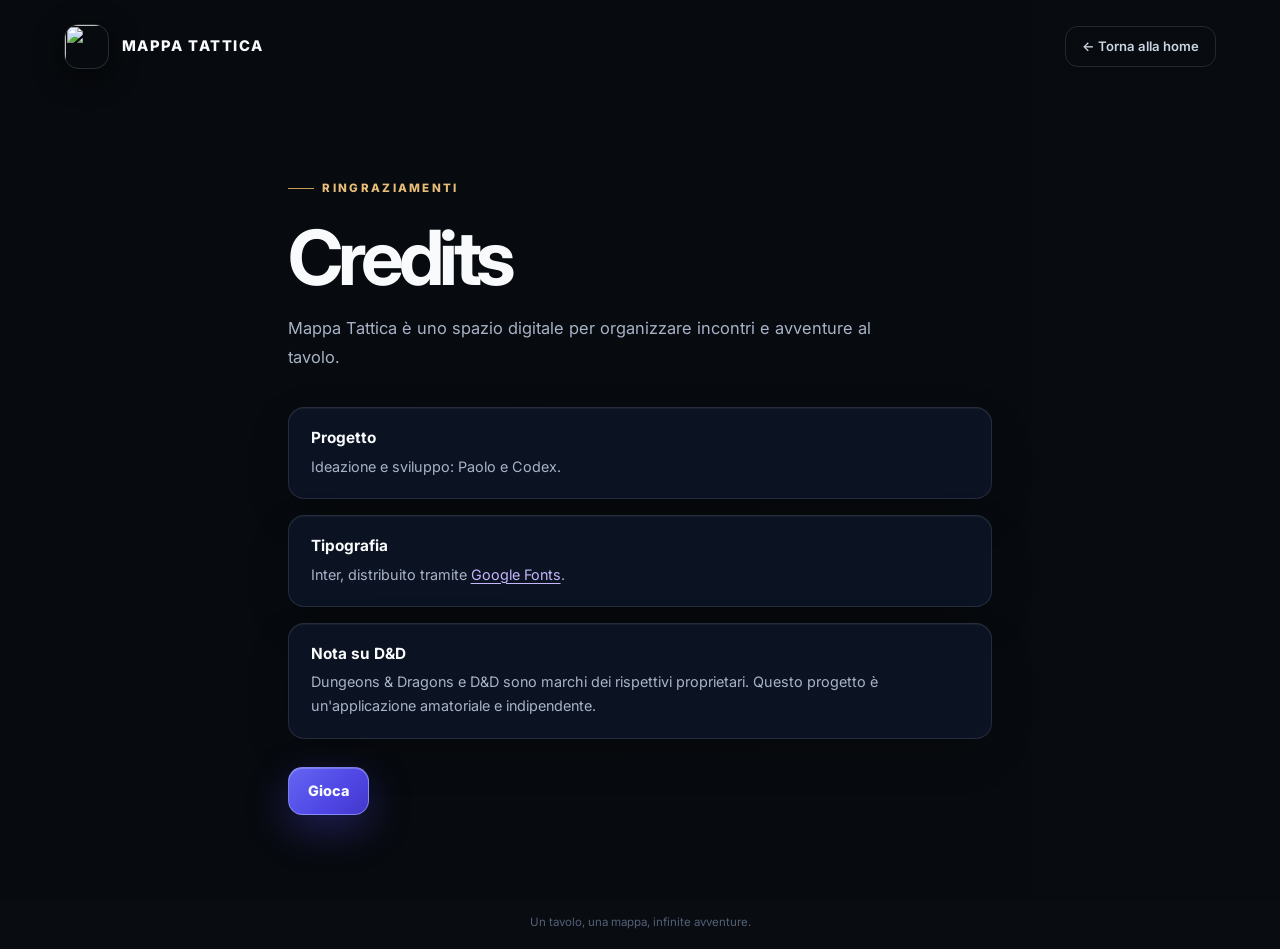
==== credits.html @ 3f3b3e91 "Aggiunge la pagina Credits" ====
<!doctype html>
<html lang="it">
<head>
    <meta charset="utf-8">
    <meta name="viewport" content="width=device-width, initial-scale=1">
    <meta name="theme-color" content="#080d19">
    <meta name="description" content="Credits della Mappa Tattica D&D.">
    <link rel="icon" type="image/jpeg" href="https://i.pinimg.com/736x/0a/ee/a0/0aeea062d5a14faf9921e96d3658ff60.jpg">
    <link rel="preconnect" href="https://fonts.googleapis.com">
    <link rel="preconnect" href="https://fonts.gstatic.com" crossorigin>
    <link href="https://fonts.googleapis.com/css2?family=Inter:wght@400;500;600;700;800&display=swap" rel="stylesheet">
    <title>Credits · Mappa Tattica D&amp;D</title>
    <style>
        :root { color-scheme: dark; font-family: Inter, system-ui, sans-serif; background: #090c11; color: #f8fafc; }
        * { box-sizing: border-box; }
        body { min-height: 100vh; margin: 0; background-color: #090c11; background-image: linear-gradient(90deg, rgba(7,10,14,.93), rgba(7,10,14,.7)), url("https://images.unsplash.com/photo-1651677584025-6c844f0bd65c?auto=format&fit=crop&fm=jpg&q=85&w=2400"); background-position: center; background-size: cover; background-attachment: fixed; }
        a { color: inherit; text-decoration: none; }
        .page { display: flex; min-height: 100vh; flex-direction: column; }
        header { display: flex; align-items: center; justify-content: space-between; gap: 1rem; padding: 1.5rem clamp(1.25rem, 5vw, 5rem); }
        .brand { display: inline-flex; align-items: center; gap: .8rem; font-size: .92rem; font-weight: 800; letter-spacing: .1em; }
        .brand img { width: 2.8rem; height: 2.8rem; border: 1px solid rgba(255,255,255,.15); border-radius: .9rem; object-fit: cover; box-shadow: 0 8px 28px #0008; }
        .back { padding: .7rem 1rem; border: 1px solid rgba(148,163,184,.2); border-radius: .8rem; color: #cbd5e1; font-size: .82rem; font-weight: 600; transition: border-color .2s, background .2s; }
        .back:hover { border-color: rgba(165,180,252,.5); background: rgba(99,102,241,.12); }
        main { display: grid; flex: 1; width: min(800px, 100%); margin: 0 auto; padding: clamp(2rem, 7vw, 5rem) clamp(1.25rem, 5vw, 3rem); }
        .eyebrow { display: inline-flex; align-items: center; gap: .55rem; color: #e7bd78; font-size: .72rem; font-weight: 800; letter-spacing: .2em; text-transform: uppercase; }
        .eyebrow::before { width: 1.6rem; height: 1px; background: #c99a52; content: ""; }
        h1 { margin: 1rem 0 .65rem; font-size: clamp(2.6rem, 7vw, 4.75rem); letter-spacing: -.065em; }
        .intro { max-width: 600px; margin: 0; color: #a8b3c7; font-size: 1.03rem; line-height: 1.75; }
        .credits { display: grid; gap: 1rem; margin-top: 2.25rem; }
        .credit { padding: 1.25rem 1.35rem; border: 1px solid rgba(148,163,184,.18); border-radius: 1rem; background: rgba(15,23,42,.72); box-shadow: inset 0 1px rgba(255,255,255,.05), 0 16px 44px rgba(0,0,0,.16); }
        .credit h2 { margin: 0 0 .45rem; color: #f8fafc; font-size: .96rem; }
        .credit p { margin: 0; color: #a8b3c7; font-size: .9rem; line-height: 1.65; }
        .credit a { color: #c4b5fd; text-decoration: underline; text-underline-offset: 3px; }
        .play { display: inline-flex; align-items: center; justify-content: center; width: fit-content; margin-top: 1.75rem; padding: .9rem 1.2rem; border: 1px solid rgba(199,210,254,.42); border-radius: .9rem; background: linear-gradient(135deg, #6366f1, #4f46e5 60%, #4338ca); box-shadow: 0 14px 40px rgba(79,70,229,.34), inset 0 1px rgba(255,255,255,.2); font-size: .9rem; font-weight: 800; transition: transform .18s, box-shadow .18s; }
        .play:hover { transform: translateY(-2px); box-shadow: 0 18px 48px rgba(79,70,229,.46), inset 0 1px rgba(255,255,255,.2); }
        footer { padding: 1.25rem; color: #526078; text-align: center; font-size: .72rem; }
        @media (max-width: 420px) { .brand { font-size: .75rem; } .brand img { width: 2.35rem; height: 2.35rem; } }
    </style>
</head>
<body>
    <div class="page">
        <header>
            <a class="brand" href="./index.html" aria-label="Mappa Tattica D&D, home">
                <img src="https://i.pinimg.com/736x/0a/ee/a0/0aeea062d5a14faf9921e96d3658ff60.jpg" alt="">
                <span>MAPPA TATTICA</span>
            </a>
            <a class="back" href="./index.html">← Torna alla home</a>
        </header>
        <main>
            <section aria-labelledby="credits-title">
                <div class="eyebrow">Ringraziamenti</div>
                <h1 id="credits-title">Credits</h1>
                <p class="intro">Mappa Tattica è uno spazio digitale per organizzare incontri e avventure al tavolo.</p>
                <div class="credits">
                    <article class="credit">
                        <h2>Progetto</h2>
                        <p>Ideazione e sviluppo: Paolo e Codex.</p>
                    </article>
                    <article class="credit">
                        <h2>Tipografia</h2>
                        <p>Inter, distribuito tramite <a href="https://fonts.google.com/specimen/Inter" target="_blank" rel="noreferrer">Google Fonts</a>.</p>
                    </article>
                    <article class="credit">
                        <h2>Nota su D&amp;D</h2>
                        <p>Dungeons &amp; Dragons e D&amp;D sono marchi dei rispettivi proprietari. Questo progetto è un'applicazione amatoriale e indipendente.</p>
                    </article>
                </div>
                <a class="play" href="./login.html?v=20261017-3">Gioca</a>
            </section>
        </main>
        <footer>Un tavolo, una mappa, infinite avventure.</footer>
    </div>
</body>
</html>
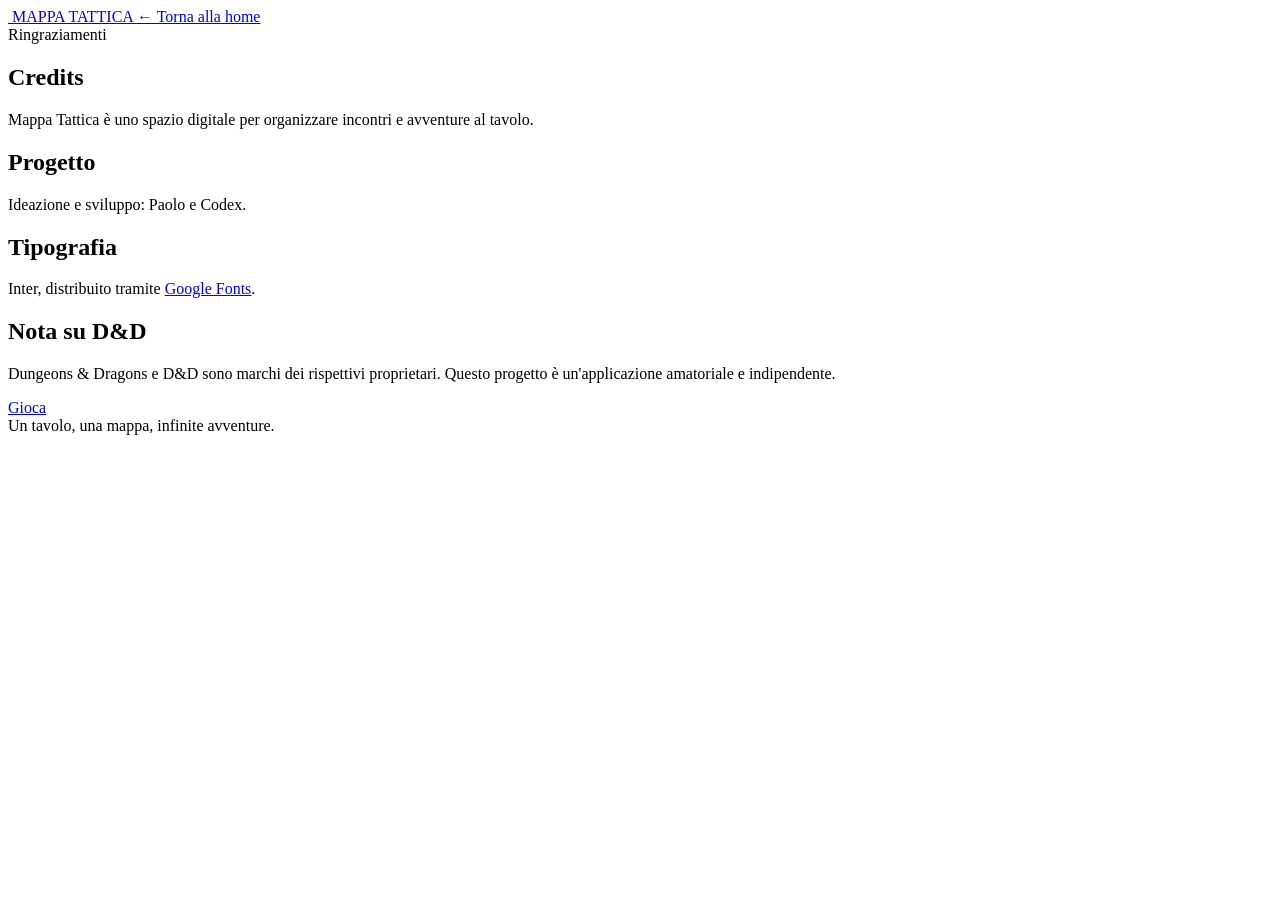
==== commit 44bcedf8: "Sposta gli stili condivisi in style.css" ====
--- a/credits.html
+++ b/credits.html
@@ -9,35 +9,10 @@
     <link rel="preconnect" href="https://fonts.googleapis.com">
     <link rel="preconnect" href="https://fonts.gstatic.com" crossorigin>
     <link href="https://fonts.googleapis.com/css2?family=Inter:wght@400;500;600;700;800&display=swap" rel="stylesheet">
+    <link rel="stylesheet" href="./style.css">
     <title>Credits · Mappa Tattica D&amp;D</title>
-    <style>
-        :root { color-scheme: dark; font-family: Inter, system-ui, sans-serif; background: #090c11; color: #f8fafc; }
-        * { box-sizing: border-box; }
-        body { min-height: 100vh; margin: 0; background-color: #090c11; background-image: linear-gradient(90deg, rgba(7,10,14,.93), rgba(7,10,14,.7)), url("https://images.unsplash.com/photo-1651677584025-6c844f0bd65c?auto=format&fit=crop&fm=jpg&q=85&w=2400"); background-position: center; background-size: cover; background-attachment: fixed; }
-        a { color: inherit; text-decoration: none; }
-        .page { display: flex; min-height: 100vh; flex-direction: column; }
-        header { display: flex; align-items: center; justify-content: space-between; gap: 1rem; padding: 1.5rem clamp(1.25rem, 5vw, 5rem); }
-        .brand { display: inline-flex; align-items: center; gap: .8rem; font-size: .92rem; font-weight: 800; letter-spacing: .1em; }
-        .brand img { width: 2.8rem; height: 2.8rem; border: 1px solid rgba(255,255,255,.15); border-radius: .9rem; object-fit: cover; box-shadow: 0 8px 28px #0008; }
-        .back { padding: .7rem 1rem; border: 1px solid rgba(148,163,184,.2); border-radius: .8rem; color: #cbd5e1; font-size: .82rem; font-weight: 600; transition: border-color .2s, background .2s; }
-        .back:hover { border-color: rgba(165,180,252,.5); background: rgba(99,102,241,.12); }
-        main { display: grid; flex: 1; width: min(800px, 100%); margin: 0 auto; padding: clamp(2rem, 7vw, 5rem) clamp(1.25rem, 5vw, 3rem); }
-        .eyebrow { display: inline-flex; align-items: center; gap: .55rem; color: #e7bd78; font-size: .72rem; font-weight: 800; letter-spacing: .2em; text-transform: uppercase; }
-        .eyebrow::before { width: 1.6rem; height: 1px; background: #c99a52; content: ""; }
-        h1 { margin: 1rem 0 .65rem; font-size: clamp(2.6rem, 7vw, 4.75rem); letter-spacing: -.065em; }
-        .intro { max-width: 600px; margin: 0; color: #a8b3c7; font-size: 1.03rem; line-height: 1.75; }
-        .credits { display: grid; gap: 1rem; margin-top: 2.25rem; }
-        .credit { padding: 1.25rem 1.35rem; border: 1px solid rgba(148,163,184,.18); border-radius: 1rem; background: rgba(15,23,42,.72); box-shadow: inset 0 1px rgba(255,255,255,.05), 0 16px 44px rgba(0,0,0,.16); }
-        .credit h2 { margin: 0 0 .45rem; color: #f8fafc; font-size: .96rem; }
-        .credit p { margin: 0; color: #a8b3c7; font-size: .9rem; line-height: 1.65; }
-        .credit a { color: #c4b5fd; text-decoration: underline; text-underline-offset: 3px; }
-        .play { display: inline-flex; align-items: center; justify-content: center; width: fit-content; margin-top: 1.75rem; padding: .9rem 1.2rem; border: 1px solid rgba(199,210,254,.42); border-radius: .9rem; background: linear-gradient(135deg, #6366f1, #4f46e5 60%, #4338ca); box-shadow: 0 14px 40px rgba(79,70,229,.34), inset 0 1px rgba(255,255,255,.2); font-size: .9rem; font-weight: 800; transition: transform .18s, box-shadow .18s; }
-        .play:hover { transform: translateY(-2px); box-shadow: 0 18px 48px rgba(79,70,229,.46), inset 0 1px rgba(255,255,255,.2); }
-        footer { padding: 1.25rem; color: #526078; text-align: center; font-size: .72rem; }
-        @media (max-width: 420px) { .brand { font-size: .75rem; } .brand img { width: 2.35rem; height: 2.35rem; } }
-    </style>
 </head>
-<body>
+<body class="credits-page">
     <div class="page">
         <header>
             <a class="brand" href="./index.html" aria-label="Mappa Tattica D&D, home">
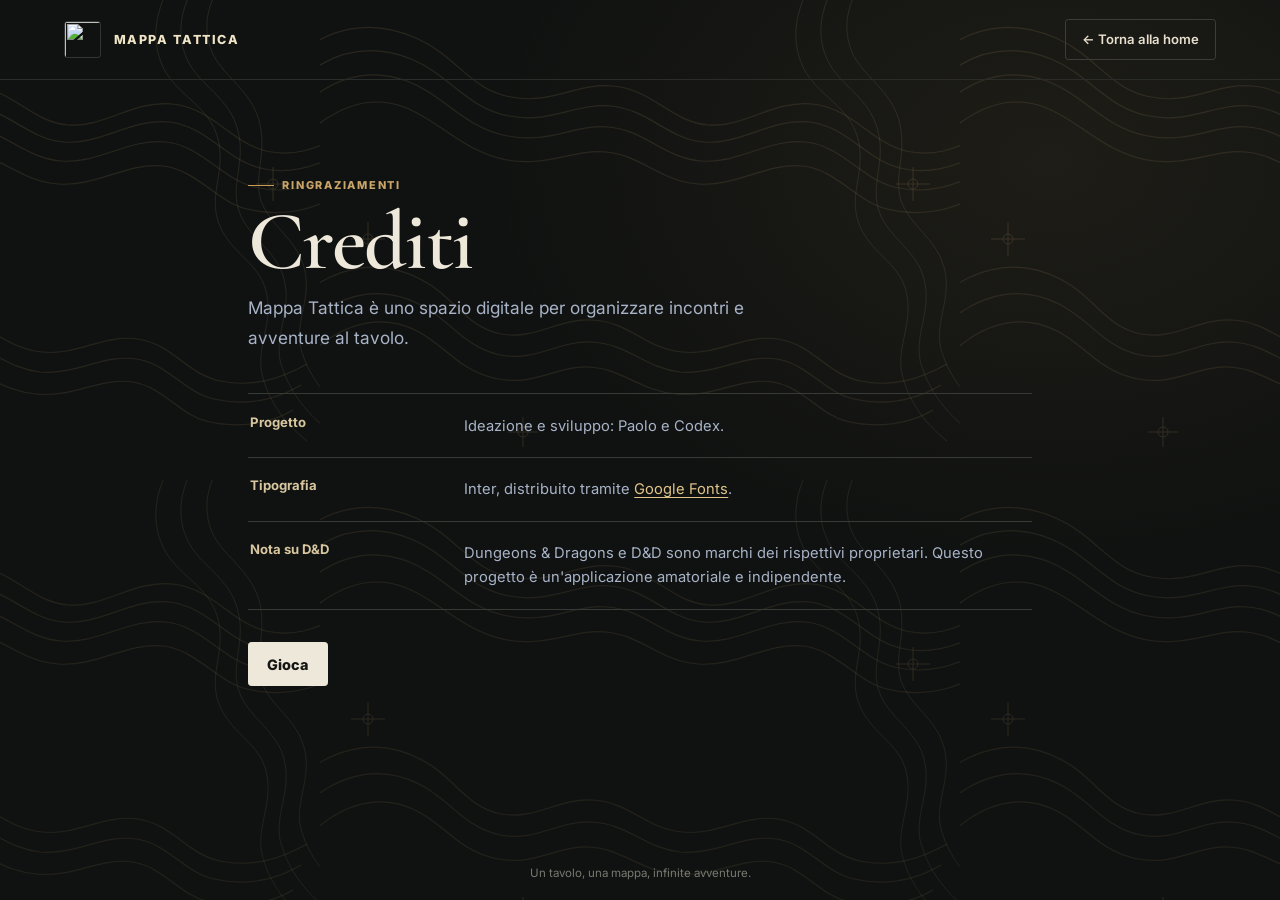
==== commit 07196a3d: "Restyle site pages and tabletop controls" ====
--- a/credits.html
+++ b/credits.html
@@ -8,8 +8,8 @@
     <link rel="icon" type="image/jpeg" href="https://i.pinimg.com/736x/0a/ee/a0/0aeea062d5a14faf9921e96d3658ff60.jpg">
     <link rel="preconnect" href="https://fonts.googleapis.com">
     <link rel="preconnect" href="https://fonts.gstatic.com" crossorigin>
-    <link href="https://fonts.googleapis.com/css2?family=Inter:wght@400;500;600;700;800&display=swap" rel="stylesheet">
-    <link rel="stylesheet" href="./style.css">
+    <link href="https://fonts.googleapis.com/css2?family=Cormorant+Garamond:wght@500;600;700&family=Inter:wght@400;500;600;700;800&display=swap" rel="stylesheet">
+    <link rel="stylesheet" href="./style.css?v=theme-5">
     <title>Credits · Mappa Tattica D&amp;D</title>
 </head>
 <body class="credits-page">
@@ -24,7 +24,7 @@
         <main>
             <section aria-labelledby="credits-title">
                 <div class="eyebrow">Ringraziamenti</div>
-                <h1 id="credits-title">Credits</h1>
+                <h1 id="credits-title">Crediti</h1>
                 <p class="intro">Mappa Tattica è uno spazio digitale per organizzare incontri e avventure al tavolo.</p>
                 <div class="credits">
                     <article class="credit">
--- a/style.css
+++ b/style.css
@@ -0,0 +1,1839 @@
+/*
+ * Stili condivisi di Mappa Tattica.
+ * Gli stili specifici delle singole pagine verranno raccolti qui gradualmente.
+ */
+
+:root {
+    color-scheme: dark;
+    font-family: Inter, system-ui, sans-serif;
+    background: #090c11;
+    color: #f8fafc;
+}
+
+* {
+    box-sizing: border-box;
+}
+
+html {
+    background: #090c11;
+}
+
+body {
+    margin: 0;
+}
+
+body.sessions-page {
+    background: radial-gradient(ellipse at 50% -18%, rgba(79, 70, 229, .17), transparent 55%), #080b12;
+}
+.sessions-page .session-card {
+    padding: 1.25rem;
+    border: 1px solid rgba(100, 116, 139, .32);
+    border-radius: 1rem;
+    background: linear-gradient(145deg, rgba(30, 41, 59, .82), rgba(15, 23, 42, .9));
+    box-shadow: 0 14px 36px rgba(0, 0, 0, .2), inset 0 1px rgba(255, 255, 255, .025);
+}
+.sessions-page .session-icon { display: grid; width: 2.5rem; height: 2.5rem; flex: none; place-items: center; border: 1px solid rgba(129, 140, 248, .28); border-radius: .8rem; background: rgba(79, 70, 229, .17); color: #c7d2fe; font-size: 1.25rem; }
+.sessions-page .session-icon-green { border-color: rgba(52, 211, 153, .24); background: rgba(16, 185, 129, .12); color: #a7f3d0; }
+.sessions-page .session-input { width: 100%; height: 2.9rem; padding: 0 .85rem; border: 1px solid rgba(71, 85, 105, .8); border-radius: .7rem; outline: none; background: rgba(2, 6, 23, .72); color: #f8fafc; font-size: .9rem; transition: border-color .15s, box-shadow .15s; }
+.sessions-page .session-input:focus { border-color: rgba(129, 140, 248, .8); box-shadow: 0 0 0 3px rgba(99, 102, 241, .14); }
+.sessions-page .session-primary, .sessions-page .session-secondary { width: 100%; min-height: 2.8rem; padding: .65rem .9rem; border-radius: .7rem; font-size: .84rem; font-weight: 700; transition: filter .15s, transform .15s; }
+.sessions-page .session-primary { border: 1px solid rgba(165, 180, 252, .35); background: linear-gradient(135deg, #6366f1, #4338ca); color: white; }
+.sessions-page .session-secondary { border: 1px solid rgba(52, 211, 153, .3); background: rgba(5, 150, 105, .17); color: #d1fae5; }
+.sessions-page .session-primary:hover, .sessions-page .session-secondary:hover { filter: brightness(1.12); }
+.sessions-page button:disabled { cursor: wait; opacity: .6; }
+.sessions-page .session-list-card { min-width: 0; padding: 1rem; border: 1px solid rgba(71, 85, 105, .62); border-radius: .9rem; background: rgba(15, 23, 42, .78); box-shadow: inset 0 1px rgba(255, 255, 255, .025); }
+.sessions-page .session-role { flex: none; padding: .3rem .5rem; border: 1px solid; border-radius: 999px; font-size: .58rem; font-weight: 800; letter-spacing: .1em; }
+.sessions-page .session-role-master { border-color: rgba(129, 140, 248, .35); background: rgba(79, 70, 229, .15); color: #c7d2fe; }
+.sessions-page .session-role-player { border-color: rgba(52, 211, 153, .3); background: rgba(5, 150, 105, .12); color: #a7f3d0; }
+.sessions-page .session-role-viewer { border-color: rgba(56, 189, 248, .3); background: rgba(2, 132, 199, .12); color: #bae6fd; }
+.sessions-page .session-open-button { width: 100%; min-height: 2.7rem; margin-top: 1rem; border: 1px solid rgba(100, 116, 139, .5); border-radius: .7rem; background: rgba(30, 41, 59, .75); color: #e2e8f0; font-size: .8rem; font-weight: 700; transition: background .15s, border-color .15s; }
+.sessions-page .session-open-button:hover { border-color: rgba(129, 140, 248, .5); background: rgba(79, 70, 229, .18); }
+.sessions-page .session-empty { grid-column: 1 / -1; padding: 1.4rem; border: 1px dashed rgba(71, 85, 105, .65); border-radius: .9rem; color: #94a3b8; text-align: center; font-size: .84rem; line-height: 1.5; }
+
+a {
+    color: inherit;
+}
+
+/* Home */
+body.home-page {
+    min-height: 100vh;
+    min-height: 100svh;
+    overflow-x: hidden;
+    background-color: #090c11;
+    background-image: linear-gradient(90deg, rgba(7,10,14,.94) 0%, rgba(7,10,14,.82) 46%, rgba(7,10,14,.55) 100%), linear-gradient(0deg, rgba(7,10,14,.66), transparent 45%), url("https://images.unsplash.com/photo-1651677584025-6c844f0bd65c?auto=format&fit=crop&fm=jpg&q=85&w=2400");
+    background-position: center, center, center 53%;
+    background-size: cover;
+    background-attachment: scroll;
+    color: #f6f2e9;
+}
+
+body.home-page::before {
+    position: fixed;
+    inset: 0;
+    z-index: 0;
+    pointer-events: none;
+    content: "";
+    opacity: .18;
+    background-image: repeating-radial-gradient(ellipse at 20% 35%, transparent 0 34px, rgba(214,178,112,.22) 35px 36px, transparent 37px 67px), repeating-radial-gradient(ellipse at 82% 74%, transparent 0 42px, rgba(214,178,112,.16) 43px 44px, transparent 45px 78px), linear-gradient(115deg, rgba(3,7,9,.15), rgba(3,7,9,.76));
+    background-size: 620px 480px, 760px 620px, cover;
+    mask-image: linear-gradient(90deg, #000, transparent 94%);
+}
+
+.home-page .page { position: relative; z-index: 1; display: flex; min-height: 100vh; min-height: 100svh; flex-direction: column; }
+.home-page header { display: flex; align-items: center; justify-content: space-between; gap: 1rem; width: min(1440px, 100%); margin: 0 auto; padding: 1.25rem clamp(1.25rem, 5vw, 5rem); }
+.home-page .brand { display: inline-flex; align-items: center; gap: .8rem; font-size: .92rem; font-weight: 800; letter-spacing: .1em; text-decoration: none; }
+.home-page .brand img { width: 2.8rem; height: 2.8rem; border: 1px solid rgba(255,255,255,.15); border-radius: .9rem; object-fit: cover; box-shadow: 0 8px 28px #0008; }
+.home-page .header-link { min-height: 2.75rem; display: inline-flex; align-items: center; justify-content: center; padding: .65rem 1rem; border: 1px solid rgba(226,213,185,.34); border-radius: .6rem; color: #e8dfce; font-size: .82rem; font-weight: 600; transition: border-color .2s, background .2s, color .2s; text-decoration: none; }
+.home-page .header-link:hover { border-color: #d5aa65; background: rgba(213,170,101,.1); color: #fff; }
+.home-page main { display: grid; flex: 1; grid-template-columns: minmax(0, 1.05fr) minmax(280px, .95fr); align-items: center; gap: clamp(2rem, 6vw, 6rem); width: min(1320px, 100%); margin: 0 auto; padding: 2.25rem clamp(1.25rem, 5vw, 5rem) 3.5rem; }
+.home-page .copy { max-width: 640px; }
+.home-page .eyebrow { display: inline-flex; align-items: center; gap: .55rem; color: #e7bd78; font-size: .72rem; font-weight: 800; letter-spacing: .2em; text-transform: uppercase; }
+.home-page .eyebrow::before { width: 1.6rem; height: 1px; background: #c99a52; content: ""; }
+.home-page h1 { margin: 1rem 0 .85rem; font-family: "Cormorant Garamond", Georgia, serif; font-size: clamp(3.6rem, 7.5vw, 6.5rem); font-weight: 600; line-height: .9; letter-spacing: -.025em; }
+.home-page h1 span { display: block; color: #dfb66f; }
+.home-page .intro { max-width: 510px; margin: 0; color: #d0c9ba; font-size: clamp(1rem, 1.6vw, 1.12rem); line-height: 1.75; }
+.home-page .actions { display: flex; flex-wrap: wrap; align-items: center; gap: 1rem; margin-top: 1.75rem; }
+.home-page .play { display: inline-flex; align-items: center; justify-content: center; gap: .75rem; min-width: 190px; min-height: 3.5rem; padding: .9rem 1.35rem; border: 1px solid #e5c583; border-radius: .65rem; background: #d2a65f; color: #17130d; box-shadow: 0 10px 28px rgba(0,0,0,.28); font-size: 1rem; font-weight: 800; text-decoration: none; transition: transform .18s, background-color .18s, box-shadow .18s; }
+.home-page .play:hover { transform: translateY(-2px); background: #e0b873; box-shadow: 0 14px 34px rgba(0,0,0,.34); }
+.home-page .play svg { width: 1.15rem; height: 1.15rem; }
+.home-page .play:focus-visible, .home-page .header-link:focus-visible { outline: 3px solid #f4d99e; outline-offset: 4px; }
+.home-page .hint { color: #d0c9ba; font-size: .78rem; }
+.home-page .art { position: relative; display: grid; min-height: 420px; place-items: center; }
+.home-page .glow { position: absolute; width: min(31rem, 80vw); aspect-ratio: 1; border-radius: 50%; background: radial-gradient(circle, rgba(186,135,65,.18), rgba(30,41,59,.05) 52%, transparent 70%); filter: blur(6px); }
+.home-page .map-card { position: relative; width: min(460px, 100%); aspect-ratio: 1.12; overflow: hidden; transform: rotate(-2deg); border: 1px solid rgba(213,170,101,.4); border-radius: 1rem; background: #18202a; box-shadow: 0 28px 70px rgba(0,0,0,.48); }
+.home-page .map-grid { position: absolute; inset: 0; background-image: linear-gradient(rgba(148,163,184,.16) 1px, transparent 1px), linear-gradient(90deg, rgba(148,163,184,.16) 1px, transparent 1px); background-size: 38px 38px; mask-image: radial-gradient(ellipse, #000 25%, transparent 78%); }
+.home-page .map-river { position: absolute; top: 20%; left: 37%; width: 45%; height: 95%; transform: rotate(34deg); border: 25px solid transparent; border-left-color: rgba(56,189,248,.17); border-radius: 46%; filter: blur(2px); }
+.home-page .pin { position: absolute; display: grid; width: 3.2rem; height: 3.2rem; place-items: center; border: 2px solid rgba(255,255,255,.88); border-radius: 50%; background: #b83a4b; color: white; box-shadow: 0 8px 25px #020617a6; }
+.home-page .pin svg { width: 1.25rem; height: 1.25rem; fill: none; stroke: currentColor; stroke-width: 1.65; stroke-linecap: round; stroke-linejoin: round; }
+.home-page .pin.one { top: 28%; left: 27%; }
+.home-page .pin.two { top: 48%; left: 58%; background: #19805d; }
+.home-page .pin.three { top: 67%; left: 37%; width: 2.6rem; height: 2.6rem; background: #a66d21; }
+.home-page .map-label { position: absolute; right: 1.4rem; bottom: 1.3rem; padding: .55rem .75rem; border: 1px solid rgba(148,163,184,.18); border-radius: .7rem; background: rgba(2,6,23,.68); color: #cbd5e1; font-size: .67rem; font-weight: 700; letter-spacing: .14em; text-transform: uppercase; }
+.home-page footer { padding: 1.25rem; color: #b0a794; text-align: center; font-size: .72rem; }
+
+@media (max-width: 800px) {
+    .home-page main { grid-template-columns: 1fr; gap: .5rem; padding-top: clamp(2rem, 7vh, 4rem); padding-bottom: 1.75rem; }
+    .home-page .copy { max-width: 720px; }
+    .home-page .art { min-height: clamp(240px, 45vw, 360px); }
+    .home-page .map-card { width: min(390px, 82vw); }
+}
+
+@media (max-width: 420px) {
+    .home-page header { padding-top: max(.8rem, env(safe-area-inset-top)); }
+    .home-page .brand { gap: .55rem; font-size: .7rem; letter-spacing: .07em; }
+    .home-page .brand img { width: 2.35rem; height: 2.35rem; }
+    .home-page .header-link { min-height: 2.55rem; padding: .55rem .7rem; font-size: .72rem; }
+    .home-page main { padding-top: 1.5rem; }
+    .home-page h1 { font-size: clamp(3.25rem, 16vw, 4.5rem); }
+    .home-page .actions { align-items: stretch; flex-direction: column; gap: .75rem; }
+    .home-page .play { width: 100%; }
+    .home-page .art { min-height: 230px; }
+    .home-page .map-card { width: min(330px, 84vw); }
+    .home-page footer { padding-bottom: max(1rem, env(safe-area-inset-bottom)); }
+}
+
+@media (max-height: 700px) and (min-width: 801px) {
+    .home-page main { padding-top: 1rem; padding-bottom: 1.5rem; }
+    .home-page .art { min-height: 340px; }
+    .home-page .map-card { width: min(370px, 38vw); }
+}
+
+@media (prefers-reduced-motion: reduce) {
+    .home-page *, .home-page *::before, .home-page *::after { scroll-behavior: auto !important; transition-duration: .01ms !important; }
+}
+
+/* Credits */
+body.credits-page {
+    min-height: 100vh;
+    background-color: #090c11;
+    background-image: linear-gradient(90deg, rgba(7,10,14,.93), rgba(7,10,14,.7)), url("https://images.unsplash.com/photo-1651677584025-6c844f0bd65c?auto=format&fit=crop&fm=jpg&q=85&w=2400");
+    background-position: center;
+    background-size: cover;
+    background-attachment: fixed;
+}
+
+.credits-page .page { display: flex; min-height: 100vh; flex-direction: column; }
+.credits-page header { display: flex; align-items: center; justify-content: space-between; gap: 1rem; padding: 1.5rem clamp(1.25rem, 5vw, 5rem); }
+.credits-page .brand { display: inline-flex; align-items: center; gap: .8rem; font-size: .92rem; font-weight: 800; letter-spacing: .1em; text-decoration: none; }
+.credits-page .brand img { width: 2.8rem; height: 2.8rem; border: 1px solid rgba(255,255,255,.15); border-radius: .9rem; object-fit: cover; box-shadow: 0 8px 28px #0008; }
+.credits-page .back { padding: .7rem 1rem; border: 1px solid rgba(148,163,184,.2); border-radius: .8rem; color: #cbd5e1; font-size: .82rem; font-weight: 600; text-decoration: none; transition: border-color .2s, background .2s; }
+.credits-page .back:hover { border-color: rgba(165,180,252,.5); background: rgba(99,102,241,.12); }
+.credits-page main { display: grid; flex: 1; width: min(800px, 100%); margin: 0 auto; padding: clamp(2rem, 7vw, 5rem) clamp(1.25rem, 5vw, 3rem); }
+.credits-page .eyebrow { display: inline-flex; align-items: center; gap: .55rem; color: #e7bd78; font-size: .72rem; font-weight: 800; letter-spacing: .2em; text-transform: uppercase; }
+.credits-page .eyebrow::before { width: 1.6rem; height: 1px; background: #c99a52; content: ""; }
+.credits-page h1 { margin: 1rem 0 .65rem; font-size: clamp(2.6rem, 7vw, 4.75rem); letter-spacing: -.065em; }
+.credits-page .intro { max-width: 600px; margin: 0; color: #a8b3c7; font-size: 1.03rem; line-height: 1.75; }
+.credits-page .credits { display: grid; gap: 1rem; margin-top: 2.25rem; }
+.credits-page .credit { padding: 1.25rem 1.35rem; border: 1px solid rgba(148,163,184,.18); border-radius: 1rem; background: rgba(15,23,42,.72); box-shadow: inset 0 1px rgba(255,255,255,.05), 0 16px 44px rgba(0,0,0,.16); }
+.credits-page .credit h2 { margin: 0 0 .45rem; color: #f8fafc; font-size: .96rem; }
+.credits-page .credit p { margin: 0; color: #a8b3c7; font-size: .9rem; line-height: 1.65; }
+.credits-page .credit a { color: #c4b5fd; text-decoration: underline; text-underline-offset: 3px; }
+.credits-page .play { display: inline-flex; align-items: center; justify-content: center; width: fit-content; margin-top: 1.75rem; padding: .9rem 1.2rem; border: 1px solid rgba(199,210,254,.42); border-radius: .9rem; background: linear-gradient(135deg, #6366f1, #4f46e5 60%, #4338ca); box-shadow: 0 14px 40px rgba(79,70,229,.34), inset 0 1px rgba(255,255,255,.2); font-size: .9rem; font-weight: 800; text-decoration: none; transition: transform .18s, box-shadow .18s; }
+.credits-page .play:hover { transform: translateY(-2px); box-shadow: 0 18px 48px rgba(79,70,229,.46), inset 0 1px rgba(255,255,255,.2); }
+.credits-page footer { padding: 1.25rem; color: #526078; text-align: center; font-size: .72rem; }
+
+@media (max-width: 420px) {
+    .credits-page .brand { font-size: .75rem; }
+    .credits-page .brand img { width: 2.35rem; height: 2.35rem; }
+}
+
+/* Login */
+@scope (body.login-page) {
+* { box-sizing: border-box; }
+        :scope {
+            margin: 0;
+            min-height: 100vh;
+            min-height: 100dvh;
+            font-family: Inter, sans-serif;
+            color: #e2e8f0;
+            background-color: #020617;
+            background-image:
+                linear-gradient(180deg, rgba(2, 6, 23, .58), rgba(2, 6, 23, .78)),
+                radial-gradient(ellipse at 50% -15%, rgba(79, 70, 229, .22), transparent 58%),
+                url("https://media.istockphoto.com/id/1498453935/it/vettoriale/modello-marrone-senza-cuciture-di-dadi-d4-d6-d8-d10-d12-e-d20-per-giochi-da-tavolo.jpg?s=612x612&w=0&k=20&c=biA7bkrpklUH7ETql4KK5WFTy0ZltisCflrrnBlbQfc=");
+            background-position: center, center, top left;
+            background-size: cover, cover, 420px 420px;
+            background-repeat: no-repeat, no-repeat, repeat;
+        }
+        input { font-size: 16px; }
+        @media (prefers-reduced-motion: reduce) { *, *::before, *::after { animation-duration: .01ms !important; transition-duration: .01ms !important; } }
+}
+
+/* Master */
+@scope (body.master-page) {
+:scope {
+            --cell-size: 50px;
+        }
+        
+        :scope {
+            font-family: 'Inter', sans-serif;
+            background-color: #0f172a;
+            color: #e2e8f0;
+            margin: 0;
+            overflow: hidden;
+            user-select: none;
+        }
+
+        :scope.auth-checking { visibility: visible; }
+        #auth-loading {
+            position: fixed;
+            inset: 0;
+            z-index: 9999;
+            display: flex;
+            align-items: center;
+            justify-content: center;
+            background: #0f172a;
+            color: #cbd5e1;
+            font: 500 14px Inter, sans-serif;
+        }
+        :scope:not(.auth-checking) #auth-loading { display: none; }
+        :scope.player-mode #map-controls > section:not(:first-child),
+        :scope.player-mode #map-controls > youtube-music,
+        :scope.player-mode #map-controls > div:last-child { display: none !important; }
+        :scope.player-mode #enemy-token-section { display: none !important; }
+        :scope.player-mode #map-controls { gap: 1rem; }
+        :scope.player-mode #map-sidebar-header h1::after { content: ' · Player'; color: #6ee7b7; font-size: .7rem; }
+        :scope.viewer-mode #map-sidebar { display: none !important; }
+        :scope.viewer-mode #btn-open-menu,
+        :scope.viewer-mode #btn-open-dice,
+        :scope.viewer-mode #btn-open-ai,
+        :scope.viewer-mode #dice-dialog-backdrop,
+        :scope.viewer-mode #ai-assistant-backdrop,
+        :scope.viewer-mode #dice-roll-overlay { display: none !important; }
+        :scope.viewer-mode .token { pointer-events: none; cursor: default; }
+        :scope:not(.viewer-mode) .viewer-exit { display: none; }
+        .viewer-exit {
+            position: absolute;
+            z-index: 30;
+            top: max(1rem, env(safe-area-inset-top));
+            right: max(1rem, env(safe-area-inset-right));
+            border: 1px solid rgba(148, 163, 184, .35);
+            border-radius: 999px;
+            background: rgba(15, 23, 42, .88);
+            padding: .55rem .9rem;
+            color: #e2e8f0;
+            font: 600 .75rem Inter, sans-serif;
+            box-shadow: 0 8px 24px rgba(0, 0, 0, .3);
+            backdrop-filter: blur(8px);
+        }
+        .viewer-exit:hover { background: rgba(30, 41, 59, .96); }
+
+        /* Use the visible mobile viewport when browser chrome expands or collapses. */
+        @supports (height: 100dvh) {
+            :scope.h-screen { height: 100dvh; }
+        }
+
+        ::-webkit-scrollbar { width: 6px; height: 6px; }
+        ::-webkit-scrollbar-track { background: #1e293b; }
+        ::-webkit-scrollbar-thumb { background: #475569; border-radius: 3px; }
+        ::-webkit-scrollbar-thumb:hover { background: #64748b; }
+
+        .grid-pattern {
+            background-size: var(--cell-size) var(--cell-size);
+            background-image: 
+                linear-gradient(to right, rgba(255, 255, 255, 0.18) 1px, transparent 1px),
+                linear-gradient(to bottom, rgba(255, 255, 255, 0.18) 1px, transparent 1px);
+            background-color: #334155;
+            background-position: top left;
+            box-shadow: 0 0 50px rgba(0,0,0,0.6);
+        }
+
+        .token {
+            position: absolute;
+            border-radius: 50%;
+            border: 2px solid rgba(255, 255, 255, 0.85);
+            box-shadow: 0 4px 6px -1px rgba(0, 0, 0, 0.5), inset 0 2px 4px rgba(255,255,255,0.3);
+            display: flex;
+            align-items: center;
+            justify-content: center;
+            font-weight: 700;
+            color: white;
+            text-shadow: 1px 1px 3px black;
+            cursor: grab;
+            box-sizing: border-box;
+            z-index: 10;
+        }
+
+        .token-hidden { opacity: 0.4; filter: grayscale(0.45); }
+        
+        .token:active {
+            cursor: grabbing;
+            transform: scale(1.03);
+            z-index: 50;
+        }
+
+        .dice-roll-overlay {
+            position: absolute;
+            z-index: 40;
+            top: 50%;
+            left: 50%;
+            display: flex;
+            align-items: center;
+            gap: 1rem;
+            width: min(20rem, calc(100% - 2rem));
+            padding: 1rem 1.2rem;
+            border: 1px solid rgba(129, 140, 248, .42);
+            border-radius: 1.25rem;
+            background: rgba(15, 23, 42, .94);
+            box-shadow: 0 20px 60px rgba(0, 0, 0, .55);
+            backdrop-filter: blur(14px);
+            opacity: 0;
+            pointer-events: none;
+            transform: translate(-50%, calc(-50% + 8px));
+            transition: opacity 180ms ease, transform 180ms ease;
+        }
+        .dice-roll-overlay.is-visible { opacity: 1; transform: translate(-50%, -50%); }
+        .dice-roll-cube { flex: none; font-size: 4rem; line-height: 1; filter: drop-shadow(0 8px 12px rgba(99, 102, 241, .35)); }
+        .dice-roll-overlay.is-rolling .dice-roll-cube { animation: dice-tumble 950ms cubic-bezier(.2, .75, .25, 1); }
+
+        #btn-open-dice {
+            position: absolute;
+            z-index: 30;
+            bottom: 1.25rem;
+            left: 1.25rem;
+            display: grid;
+            width: 3.5rem;
+            height: 3.5rem;
+            place-items: center;
+            border: 1px solid rgba(165, 180, 252, .6);
+            border-radius: 1.15rem;
+            background: linear-gradient(145deg, rgba(99, 102, 241, .98), rgba(67, 56, 202, .98));
+            color: #eef2ff;
+            box-shadow: 0 8px 24px rgba(2, 6, 23, .5), inset 0 1px 0 rgba(255, 255, 255, .2);
+            transition: transform 160ms ease, filter 160ms ease, box-shadow 160ms ease;
+            touch-action: manipulation;
+        }
+        #btn-open-dice:hover { transform: translateY(-2px); filter: brightness(1.12); box-shadow: 0 12px 28px rgba(2, 6, 23, .58); }
+        #btn-open-dice:active { transform: scale(.95); }
+        #btn-open-dice svg { width: 2rem; height: 2rem; fill: rgba(224, 231, 255, .15); stroke: currentColor; stroke-width: 1.8; stroke-linejoin: round; }
+        #btn-open-dice .d20-mark { fill: currentColor; stroke-width: 1; }
+
+        .ai-assistant-fab {
+            position: absolute;
+            z-index: 30;
+            bottom: 5.25rem;
+            left: 1.25rem;
+            display: flex;
+            align-items: center;
+            justify-content: center;
+            gap: .4rem;
+            min-width: 3.5rem;
+            height: 2.85rem;
+            border: 1px solid rgba(196, 181, 253, .5);
+            border-radius: 999px;
+            background: linear-gradient(145deg, rgba(109, 40, 217, .98), rgba(76, 29, 149, .98));
+            padding: 0 .9rem;
+            color: #f5f3ff;
+            font-size: .78rem;
+            font-weight: 800;
+            letter-spacing: .04em;
+            box-shadow: 0 8px 24px rgba(2, 6, 23, .5), inset 0 1px 0 rgba(255, 255, 255, .16);
+            transition: transform 160ms ease, filter 160ms ease, box-shadow 160ms ease;
+            touch-action: manipulation;
+        }
+        .ai-assistant-fab > span:first-child { font-size: 1rem; }
+        .ai-assistant-fab:hover { transform: translateY(-2px); filter: brightness(1.12); }
+        .ai-assistant-fab:active { transform: scale(.96); }
+
+        .ai-assistant-backdrop {
+            position: fixed;
+            inset: 0;
+            z-index: 90;
+            display: flex;
+            align-items: flex-end;
+            justify-content: flex-start;
+            padding: 1rem;
+            background: rgba(2, 6, 23, .48);
+            backdrop-filter: blur(3px);
+        }
+        .ai-assistant-backdrop.hidden { display: none; }
+        .ai-assistant-dialog {
+            display: flex;
+            flex-direction: column;
+            width: min(100%, 27rem);
+            height: min(42rem, calc(100dvh - 2rem));
+            overflow: hidden;
+            border: 1px solid rgba(167, 139, 250, .38);
+            border-radius: 1.25rem;
+            background: linear-gradient(155deg, rgba(30, 27, 55, .99), rgba(15, 23, 42, .99) 60%);
+            box-shadow: 0 28px 90px rgba(0, 0, 0, .65), inset 0 1px 0 rgba(255, 255, 255, .04);
+        }
+        .ai-assistant-header { display: flex; align-items: center; justify-content: space-between; gap: 1rem; padding: 1rem 1.1rem; border-bottom: 1px solid rgba(71, 85, 105, .55); }
+        .ai-assistant-close { display: grid; width: 2.65rem; height: 2.65rem; flex: none; place-items: center; border: 1px solid rgba(100, 116, 139, .55); border-radius: .85rem; background: rgba(15, 23, 42, .75); color: #cbd5e1; font-size: 1.75rem; line-height: 1; }
+        .ai-assistant-notice { margin: .75rem .9rem 0; border: 1px solid rgba(139, 92, 246, .2); border-radius: .75rem; background: rgba(76, 29, 149, .14); padding: .65rem .75rem; color: #c4b5fd; font-size: .69rem; line-height: 1.45; }
+        .ai-assistant-messages { display: flex; flex: 1; flex-direction: column; gap: .7rem; overflow-y: auto; padding: 1rem .9rem; overscroll-behavior: contain; }
+        .ai-chat-message { max-width: 92%; border: 1px solid rgba(71, 85, 105, .5); border-radius: 1rem; padding: .7rem .8rem; color: #e2e8f0; font-size: .8rem; line-height: 1.55; white-space: pre-wrap; overflow-wrap: anywhere; }
+        .ai-chat-assistant { align-self: flex-start; border-top-left-radius: .35rem; background: rgba(30, 41, 59, .85); }
+        .ai-chat-user { align-self: flex-end; border-color: rgba(139, 92, 246, .28); border-top-right-radius: .35rem; background: rgba(91, 33, 182, .35); }
+        .ai-chat-pending { color: #c4b5fd; font-style: italic; }
+        .ai-assistant-form { display: flex; align-items: flex-end; gap: .55rem; border-top: 1px solid rgba(71, 85, 105, .55); padding: .75rem; }
+        .ai-assistant-form textarea { min-height: 2.9rem; max-height: 7rem; flex: 1; resize: vertical; border: 1px solid rgba(100, 116, 139, .6); border-radius: .85rem; background: rgba(2, 6, 23, .72); padding: .7rem .8rem; color: #f8fafc; font: 400 16px/1.4 Inter, sans-serif; outline: none; }
+        .ai-assistant-form textarea:focus { border-color: rgba(167, 139, 250, .8); box-shadow: 0 0 0 2px rgba(139, 92, 246, .15); }
+        .ai-assistant-form button { display: grid; width: 2.9rem; height: 2.9rem; flex: none; place-items: center; border: 1px solid rgba(196, 181, 253, .3); border-radius: .9rem; background: #6d28d9; color: white; font-size: 1.2rem; transition: background .15s ease, opacity .15s ease; }
+        .ai-assistant-form button:hover { background: #7c3aed; }
+        .ai-assistant-form button:disabled { cursor: wait; opacity: .5; }
+        .ai-assistant-status { min-height: 1.8rem; padding: 0 .9rem .7rem; color: #94a3b8; font-size: .65rem; line-height: 1.4; }
+        @media (max-width: 768px) {
+            .ai-assistant-backdrop { align-items: flex-end; justify-content: center; padding: 0; }
+            .ai-assistant-dialog { width: 100%; height: min(85dvh, 42rem); border-bottom: 0; border-right: 0; border-left: 0; border-radius: 1.25rem 1.25rem 0 0; padding-bottom: env(safe-area-inset-bottom); }
+            .ai-assistant-fab { bottom: calc(5.25rem + env(safe-area-inset-bottom)); left: max(1rem, env(safe-area-inset-left)); }
+        }
+
+        .dice-dialog-backdrop {
+            position: fixed;
+            inset: 0;
+            z-index: 80;
+            display: flex;
+            align-items: center;
+            justify-content: center;
+            padding: 1rem;
+            background: rgba(2, 6, 23, .72);
+            backdrop-filter: blur(8px);
+        }
+        .dice-dialog-backdrop.hidden { display: none; }
+        .dice-dialog {
+            position: relative;
+            width: min(100%, 28rem);
+            max-height: min(90dvh, 42rem);
+            overflow: auto;
+            border: 1px solid rgba(129, 140, 248, .36);
+            border-radius: 1.35rem;
+            background: linear-gradient(155deg, rgba(30, 41, 59, .99), rgba(15, 23, 42, .99) 58%);
+            box-shadow: 0 28px 90px rgba(0, 0, 0, .65), inset 0 1px 0 rgba(255, 255, 255, .05);
+            animation: dice-dialog-in 180ms cubic-bezier(.2, .8, .2, 1) both;
+        }
+        .dice-dialog-header { display: flex; align-items: center; justify-content: space-between; gap: 1rem; padding: 1.25rem 1.25rem 1rem; border-bottom: 1px solid rgba(71, 85, 105, .55); }
+        .dice-dialog-content { padding: 1.25rem; }
+        .dice-dialog-close { display: grid; width: 2.75rem; height: 2.75rem; flex: none; place-items: center; border: 1px solid rgba(100, 116, 139, .55); border-radius: .9rem; background: rgba(15, 23, 42, .75); color: #cbd5e1; font-size: 1.8rem; line-height: 1; transition: background 150ms ease, color 150ms ease; }
+        .dice-dialog-close:hover { background: rgba(51, 65, 85, .9); color: #fff; }
+        @keyframes dice-dialog-in { from { opacity: 0; transform: translateY(8px) scale(.98); } to { opacity: 1; transform: translateY(0) scale(1); } }
+        @keyframes dice-tumble {
+            0% { transform: translateY(-14px) rotateX(0) rotateY(0) rotateZ(0) scale(.7); }
+            22% { transform: translateY(4px) rotateX(230deg) rotateY(160deg) rotateZ(120deg) scale(1.18); }
+            48% { transform: translateY(-7px) rotateX(520deg) rotateY(390deg) rotateZ(250deg) scale(.94); }
+            73% { transform: translateY(2px) rotateX(760deg) rotateY(620deg) rotateZ(410deg) scale(1.08); }
+            100% { transform: translateY(0) rotateX(1080deg) rotateY(900deg) rotateZ(720deg) scale(1); }
+        }
+        @media (prefers-reduced-motion: reduce) {
+            .dice-roll-overlay, .dice-roll-overlay.is-visible, #btn-open-dice { transition: none; }
+            .dice-roll-overlay.is-rolling .dice-roll-cube { animation-duration: 1ms; }
+            .dice-dialog { animation-duration: 1ms; }
+        }
+
+        .palette-item {
+            cursor: grab;
+        }
+
+        #map-viewport, .token { touch-action: none; }
+
+        details > summary { list-style: none; }
+        details > summary::-webkit-details-marker { display: none; }
+        details[open] .saved-maps-chevron { transform: rotate(180deg); }
+
+        #map-sidebar-header {
+            min-height: 64px;
+            padding-top: max(0.75rem, env(safe-area-inset-top));
+        }
+
+        #map-controls { overscroll-behavior: contain; }
+        #btn-toggle-edit #menu-open-icon,
+        #btn-toggle-edit[aria-expanded="true"] #menu-closed-icon { display: none; }
+        #btn-toggle-edit[aria-expanded="true"] #menu-open-icon { display: block; }
+        
+        #map-wrapper.panning {
+            cursor: grabbing;
+        }
+
+        @media (max-width: 768px) {
+            :scope { flex-direction: column; }
+            aside {
+                position: fixed;
+                inset: 0;
+                width: 100vw !important;
+                height: 100vh;
+                min-height: 0;
+                max-height: none;
+                flex: none;
+                border: 0;
+                border-radius: 0;
+                background: linear-gradient(165deg, #111c31 0%, #0f172a 100%);
+                box-shadow: 0 18px 48px rgba(0, 0, 0, 0.5);
+                transform: translateX(0);
+                transition: transform 260ms cubic-bezier(0.22, 1, 0.36, 1);
+            }
+            #map-viewport { flex: 1 1 auto; min-height: 0; width: 100%; }
+            #map-sidebar-header {
+                min-height: 68px;
+                padding-left: max(1rem, env(safe-area-inset-left));
+                padding-right: max(1rem, env(safe-area-inset-right));
+                background: rgba(2, 6, 23, 0.92);
+                backdrop-filter: blur(14px);
+            }
+            #map-sidebar-header h1 { font-size: 0.95rem; }
+            #btn-toggle-edit {
+                min-height: 42px;
+                padding: 0 0.9rem;
+                border: 1px solid rgba(129, 140, 248, 0.4);
+                border-radius: 999px;
+                background: linear-gradient(135deg, #4f46e5, #4338ca);
+                color: #fff;
+                box-shadow: 0 5px 16px rgba(79, 70, 229, 0.28);
+                font-size: 0.8rem;
+                font-weight: 600;
+                transition: transform 140ms ease, box-shadow 140ms ease, background 140ms ease;
+            }
+            #btn-toggle-edit:active { transform: scale(0.97); }
+            #map-controls {
+                padding: 0.85rem max(0.85rem, env(safe-area-inset-right)) calc(1rem + env(safe-area-inset-bottom)) max(0.85rem, env(safe-area-inset-left));
+                scrollbar-width: thin;
+            }
+            aside.sidebar-collapsed {
+                height: 100vh;
+                min-height: 0;
+                max-height: none;
+                transform: translateX(-102%);
+                pointer-events: none;
+            }
+            #map-controls > section, #map-controls > token-manager > section { border-color: rgba(71, 85, 105, 0.72); }
+            aside button, aside input:not([type="checkbox"]):not([type="range"]):not([type="color"]), aside select {
+                min-height: 44px;
+            }
+            aside input:not([type="checkbox"]):not([type="range"]):not([type="color"]), aside select {
+                font-size: 16px;
+            }
+            #token-palette-adventurers, #token-palette-enemies { max-height: 120px; }
+            #btn-zoom-in, #btn-zoom-out { min-width: 44px; min-height: 44px; }
+            .mobile-edit-toggle { display: inline-flex; }
+            aside.sidebar-collapsed #map-controls { display: none; }
+            #btn-open-menu {
+                position: absolute;
+                z-index: 30;
+                top: max(0.85rem, env(safe-area-inset-top));
+                left: max(0.85rem, env(safe-area-inset-left));
+                display: inline-flex;
+                align-items: center;
+                justify-content: center;
+                gap: 0.55rem;
+                min-height: 46px;
+                padding: 0 1rem;
+                border: 1px solid rgba(129, 140, 248, 0.42);
+                border-radius: 999px;
+                background: rgba(49, 46, 129, 0.94);
+                color: #fff;
+                box-shadow: 0 8px 24px rgba(2, 6, 23, 0.52);
+                backdrop-filter: blur(12px);
+                font-size: 0.85rem;
+                font-weight: 600;
+                transition: opacity 160ms ease, transform 160ms ease;
+            }
+            :scope.mobile-menu-open #btn-open-menu {
+                opacity: 0;
+                pointer-events: none;
+                transform: translateY(-5px);
+            }
+        }
+
+        @supports (height: 100dvh) {
+            @media (max-width: 768px) {
+                aside, aside.sidebar-collapsed { height: 100dvh; }
+            }
+        }
+
+        @media (prefers-reduced-motion: reduce) {
+            #btn-toggle-edit, #btn-open-menu, #map-sidebar { transition: none; }
+        }
+
+        .mobile-edit-toggle { display: none; }
+        @media (max-width: 768px) {
+            #btn-toggle-edit.mobile-edit-toggle { display: inline-flex; }
+        }
+
+        /* Sidebar refresh: clearer hierarchy, softer surfaces and consistent controls. */
+        #map-sidebar {
+            background: linear-gradient(165deg, #111c31 0%, #0b1220 100%);
+            border-color: rgba(100, 116, 139, 0.28);
+            box-shadow: 18px 0 48px rgba(2, 6, 23, 0.28);
+        }
+        #map-sidebar-header {
+            background: linear-gradient(110deg, rgba(30, 41, 59, 0.94), rgba(15, 23, 42, 0.98));
+            border-color: rgba(100, 116, 139, 0.25);
+        }
+        #map-sidebar-header h1 { letter-spacing: -0.025em; }
+        #map-controls { padding: 1rem; gap: 1rem; }
+        #map-controls > token-manager {
+            display: flex;
+            flex-direction: column;
+            gap: 1rem;
+        }
+        #map-controls > section, #map-controls > token-manager > section {
+            border: 1px solid rgba(100, 116, 139, 0.3);
+            border-radius: 1rem;
+            background: linear-gradient(145deg, rgba(30, 41, 59, 0.78), rgba(15, 23, 42, 0.82));
+            box-shadow: 0 10px 26px rgba(2, 6, 23, 0.18), inset 0 1px rgba(255,255,255,0.025);
+            padding: 1rem;
+        }
+        #map-controls > section h2,
+        #map-controls > token-manager > section h2,
+        #map-controls > section > details > summary { letter-spacing: 0.09em; }
+        #map-controls details:not(#cloud-sync-details) {
+            border-color: rgba(100, 116, 139, 0.32);
+            border-radius: 0.8rem;
+            background: rgba(2, 6, 23, 0.32);
+            transition: border-color 160ms ease, background 160ms ease;
+        }
+        #map-controls details:not(#cloud-sync-details):hover,
+        #map-controls details:not(#cloud-sync-details)[open] {
+            border-color: rgba(129, 140, 248, 0.42);
+            background: rgba(15, 23, 42, 0.75);
+        }
+        #map-controls input[type="text"], #map-controls input[type="email"],
+        #map-controls input[type="password"], #map-controls select {
+            border-color: rgba(100, 116, 139, 0.48);
+            border-radius: 0.7rem;
+            background-color: rgba(2, 6, 23, 0.62);
+            transition: border-color 150ms ease, box-shadow 150ms ease;
+        }
+        #map-controls input[type="text"]:focus, #map-controls input[type="email"]:focus,
+        #map-controls input[type="password"]:focus, #map-controls select:focus {
+            border-color: rgba(129, 140, 248, 0.8);
+            box-shadow: 0 0 0 3px rgba(99, 102, 241, 0.14);
+        }
+        #map-controls button, #map-controls label[for] { transition: filter 150ms ease, transform 150ms ease; }
+        #map-controls button:hover { filter: brightness(1.12); }
+        #map-controls button:active { transform: scale(0.98); }
+        #btn-open-menu, #btn-toggle-edit { -webkit-tap-highlight-color: transparent; }
+        #token-palette-adventurers, #token-palette-enemies { padding-top: 0.2rem; }
+        #map-controls .palette-item {
+            min-height: 3.25rem;
+            border-color: rgba(100, 116, 139, 0.34);
+            border-radius: 0.8rem;
+            background: rgba(30, 41, 59, 0.66);
+            padding: 0.55rem;
+        }
+        #map-controls .palette-item:hover {
+            border-color: rgba(129, 140, 248, 0.5);
+            background: rgba(51, 65, 85, 0.72);
+            transform: translateY(-1px);
+        }
+        #map-controls .palette-avatar { width: 2.25rem; height: 2.25rem; }
+        #map-controls > div:last-child { border-color: rgba(100, 116, 139, 0.24); }
+        @media (min-width: 769px) {
+            #map-sidebar { width: 22rem; }
+            #map-sidebar { transition: margin-left 240ms cubic-bezier(0.22, 1, 0.36, 1); }
+            #btn-toggle-edit {
+                display: inline-flex;
+                min-height: 36px;
+                padding: 0 0.7rem;
+                border: 1px solid rgba(129, 140, 248, 0.35);
+                border-radius: 0.75rem;
+                background: rgba(79, 70, 229, 0.16);
+                color: #c7d2fe;
+                font-size: 0.7rem;
+                font-weight: 600;
+                transition: background 150ms ease, border-color 150ms ease;
+            }
+            #btn-toggle-edit:hover { background: rgba(79, 70, 229, 0.28); border-color: rgba(129, 140, 248, 0.6); }
+            :scope.sidebar-collapsed #map-sidebar { margin-left: -22rem; }
+            :scope.sidebar-collapsed #btn-open-menu {
+                display: inline-flex;
+                align-items: center;
+                justify-content: center;
+                gap: 0.55rem;
+                position: absolute;
+                z-index: 30;
+                top: 1rem;
+                left: 1rem;
+                min-height: 44px;
+                padding: 0 1rem;
+                border: 1px solid rgba(129, 140, 248, 0.42);
+                border-radius: 999px;
+                background: rgba(49, 46, 129, 0.94);
+                color: #fff;
+                box-shadow: 0 8px 24px rgba(2, 6, 23, 0.52);
+                backdrop-filter: blur(12px);
+                font-size: 0.85rem;
+                font-weight: 600;
+            }
+        }
+}
+
+/* Player */
+@scope (body.player-page) {
+    :scope { width: 100%; height: 100vh; margin: 0; background: #020617; }
+    iframe { width: 100%; height: 100%; margin: 0; border: 0; background: #020617; display: block; }
+}
+
+/* Tema condiviso: notte, pergamena e ottone */
+:root {
+    --theme-ink: #090c11;
+    --theme-panel: #171a1c;
+    --theme-panel-raised: #222321;
+    --theme-line: rgba(194, 155, 91, .36);
+    --theme-gold: #c29b5b;
+    --theme-gold-light: #e3ca94;
+    --theme-copy: #d8ccb0;
+    --theme-parchment: #f0e4c7;
+}
+
+/* Motivo da atlante: doppia cornice, inchiostro profondo e ottone inciso */
+.home-page .map-card,
+.login-page main > section,
+.sessions-page .session-card,
+.sessions-page .session-list-card,
+.credits-page .credit {
+    box-shadow: inset 0 0 0 1px rgba(227, 202, 148, .12), 0 18px 46px rgba(0, 0, 0, .38);
+}
+.home-page .map-card { border-radius: .55rem; }
+.home-page .map-grid {
+    background-image: linear-gradient(rgba(194, 155, 91, .17) 1px, transparent 1px), linear-gradient(90deg, rgba(194, 155, 91, .17) 1px, transparent 1px);
+}
+.home-page .map-river { border-left-color: rgba(87, 133, 137, .32); }
+.home-page .map-label { border-color: rgba(194, 155, 91, .36); color: var(--theme-parchment); }
+.home-page .eyebrow, .credits-page .eyebrow { color: var(--theme-gold-light); }
+.home-page .brand, .credits-page .brand { color: var(--theme-parchment); }
+
+/* Credenziali */
+body.login-page {
+    color: #f6f2e9;
+    background-color: var(--theme-ink);
+    background-image:
+        linear-gradient(180deg, rgba(7, 10, 14, .72), rgba(7, 10, 14, .88)),
+        radial-gradient(ellipse at 50% -15%, rgba(186, 135, 65, .16), transparent 58%),
+        url("./topography.svg"),
+        url("https://media.istockphoto.com/id/1498453935/it/vettoriale/modello-marrone-senza-cuciture-di-dadi-d4-d6-d8-d10-d12-e-d20-per-giochi-da-tavolo.jpg?s=612x612&w=0&k=20&c=biA7bkrpklUH7ETql4KK5WFTy0ZltisCflrrnBlbQfc=");
+    background-position: center, center, center, top left;
+    background-size: cover, cover, 640px 480px, 420px 420px;
+    background-repeat: no-repeat, no-repeat, repeat, repeat;
+    background-attachment: scroll;
+}
+.login-page main > div:first-child > div:first-child {
+    border-color: var(--theme-line);
+    background-color: rgba(21, 27, 35, .88);
+    box-shadow: 0 12px 36px rgba(0, 0, 0, .42);
+}
+.login-page main > div:first-child p,
+.login-page #connection-label { color: var(--theme-copy); }
+.login-page main > div:first-child p:first-of-type { color: var(--theme-gold-light); }
+.login-page h1 { font-family: "Cormorant Garamond", Georgia, serif; font-size: clamp(2.35rem, 8vw, 3.15rem); font-weight: 600; letter-spacing: -.02em; }
+.login-page main > section {
+    border-color: var(--theme-line);
+    border-radius: .65rem;
+    background-color: rgba(17, 22, 29, .96);
+    background-image: url("./topography.svg");
+    background-size: 520px 390px;
+    box-shadow: inset 0 0 0 1px rgba(227, 202, 148, .12), 0 24px 64px rgba(0, 0, 0, .5);
+    position: relative;
+}
+.login-page main > section::before { position: absolute; top: -1px; left: 50%; width: 5rem; height: 2px; transform: translateX(-50%); background: var(--theme-gold-light); content: ""; }
+.login-page label span { color: #e8dfce; }
+.login-page input {
+    border-color: rgba(213, 170, 101, .26);
+    border-radius: .65rem;
+    background-color: #0d1117;
+}
+.login-page input:focus { border-color: var(--theme-gold); --tw-ring-color: rgba(210, 166, 95, .2); }
+.login-page #login-submit {
+    border: 1px solid var(--theme-gold-light);
+    border-radius: .65rem;
+    background: var(--theme-gold);
+    color: #17130d;
+    box-shadow: 0 10px 26px rgba(0, 0, 0, .26);
+}
+.login-page #login-submit:hover { background: #e0b873; }
+.login-page #signup-submit, .login-page #demo-submit,
+.login-page #role-picker button {
+    border-color: var(--theme-line);
+    border-radius: .65rem;
+    background: var(--theme-panel);
+    color: #e8dfce;
+}
+.login-page #demo-submit:hover, .login-page #signup-submit:hover { border-color: rgba(229, 197, 131, .55); background: var(--theme-panel-raised); }
+.login-page #role-picker { border-color: var(--theme-line); background: rgba(13, 17, 23, .9); }
+.login-page #role-picker button:hover { border-color: rgba(229, 197, 131, .58); background: rgba(210, 166, 95, .1); }
+.login-page #role-picker button span:first-child { color: var(--theme-gold-light); }
+.login-page #role-picker button svg { width: 1rem; height: 1rem; margin-right: .35rem; vertical-align: -.15rem; fill: none; stroke: currentColor; stroke-width: 1.7; stroke-linecap: round; stroke-linejoin: round; }
+
+/* Sessioni */
+body.sessions-page {
+    min-height: 100vh;
+    background-color: var(--theme-ink);
+    background-image: linear-gradient(rgba(7, 10, 14, .78), rgba(7, 10, 14, .91)), url("./topography.svg"), url("https://images.unsplash.com/photo-1651677584025-6c844f0bd65c?auto=format&fit=crop&fm=jpg&q=85&w=1600");
+    background-position: center, center, center;
+    background-size: cover, 640px 480px, cover;
+    background-repeat: no-repeat, repeat, no-repeat;
+    background-attachment: scroll;
+}
+.sessions-page h1, .sessions-page h2 { font-family: "Cormorant Garamond", Georgia, serif; letter-spacing: -.015em; }
+.sessions-page h1 { font-size: clamp(2rem, 6vw, 2.65rem); }
+.sessions-page .session-card, .sessions-page .session-list-card {
+    border-color: var(--theme-line);
+    border-radius: .5rem;
+    background-color: #15191d;
+    background-image: url("./topography.svg");
+    background-size: 520px 390px;
+    box-shadow: inset 0 0 0 1px rgba(227, 202, 148, .1), 0 18px 42px rgba(0, 0, 0, .34);
+}
+.sessions-page .session-icon { border-radius: .55rem; }
+.sessions-page .session-icon svg { width: 1.35rem; height: 1.35rem; fill: none; stroke: currentColor; stroke-width: 1.55; stroke-linecap: round; stroke-linejoin: round; }
+.sessions-page .session-brand-mark { border-color: var(--theme-line); border-radius: .55rem; background: rgba(194, 155, 91, .12); color: var(--theme-gold-light); }
+.sessions-page .session-brand-mark svg { width: 1.9rem; height: 1.9rem; }
+.sessions-page main > header { position: relative; padding-bottom: 1rem; border-bottom: 1px solid var(--theme-line); }
+.sessions-page main > header::after { position: absolute; bottom: -2px; left: 0; width: 4.5rem; height: 3px; background: var(--theme-gold); content: ""; }
+.sessions-page header p { color: var(--theme-gold-light); }
+.sessions-page #session-sign-out, .sessions-page #refresh-sessions { border-radius: .5rem; }
+.sessions-page .session-icon, .sessions-page .session-icon-green {
+    border-color: var(--theme-line);
+    background: rgba(210, 166, 95, .12);
+    color: var(--theme-gold-light);
+}
+.sessions-page .session-primary {
+    border-color: var(--theme-gold-light);
+    border-radius: .45rem;
+    background: var(--theme-gold);
+    color: #17130d;
+    letter-spacing: .025em;
+}
+.sessions-page .session-input { border-color: rgba(213, 170, 101, .26); border-radius: .6rem; background: #0d1117; }
+.sessions-page .session-input:focus { border-color: var(--theme-gold); box-shadow: 0 0 0 3px rgba(210, 166, 95, .16); }
+.sessions-page .session-primary:hover { filter: brightness(1.08); }
+.sessions-page .session-secondary, .sessions-page .session-open-button {
+    border-color: rgba(213, 170, 101, .32);
+    border-radius: .6rem;
+    background: rgba(210, 166, 95, .08);
+    color: #e8dfce;
+}
+.sessions-page .session-secondary:hover, .sessions-page .session-open-button:hover { border-color: var(--theme-gold); background: rgba(210, 166, 95, .15); }
+.sessions-page .session-role-master { border-color: rgba(213, 170, 101, .35); background: rgba(210, 166, 95, .12); color: var(--theme-gold-light); }
+.sessions-page #session-sign-out, .sessions-page #refresh-sessions { border-color: var(--theme-line); color: #e8dfce; }
+.sessions-page #session-sign-out:hover, .sessions-page #refresh-sessions:hover { border-color: var(--theme-gold); }
+
+/* Credits */
+body.credits-page {
+    min-height: 100vh;
+    background-color: var(--theme-ink);
+    background-image: linear-gradient(rgba(7, 10, 14, .76), rgba(7, 10, 14, .92)), url("./topography.svg"), url("https://images.unsplash.com/photo-1651677584025-6c844f0bd65c?auto=format&fit=crop&fm=jpg&q=85&w=1800");
+    background-position: center, center, center;
+    background-size: cover, 640px 480px, cover;
+    background-repeat: no-repeat, repeat, no-repeat;
+    background-attachment: scroll;
+}
+.credits-page h1 { font-family: "Cormorant Garamond", Georgia, serif; font-weight: 600; letter-spacing: -.02em; }
+.credits-page .credit { border-color: var(--theme-line); border-radius: .5rem; background-color: #15191d; background-image: url("./topography.svg"); background-size: 520px 390px; box-shadow: inset 0 0 0 1px rgba(227, 202, 148, .1), 0 18px 42px rgba(0, 0, 0, .34); }
+.credits-page .credits { position: relative; }
+.credits-page .credit h2 { font-family: "Cormorant Garamond", Georgia, serif; color: var(--theme-parchment); font-size: 1.2rem; }
+.credits-page .credit a { color: var(--theme-gold-light); }
+.credits-page .back { border-radius: .6rem; border-color: var(--theme-line); color: #e8dfce; }
+.credits-page .back:hover { border-color: var(--theme-gold); background: rgba(210, 166, 95, .1); }
+.credits-page .play {
+    border-color: var(--theme-gold-light);
+    border-radius: .45rem;
+    background: var(--theme-gold);
+    color: #17130d;
+    box-shadow: 0 10px 28px rgba(0, 0, 0, .28);
+}
+.credits-page .play:hover { background: #e0b873; box-shadow: 0 14px 34px rgba(0, 0, 0, .34); }
+
+/* Pannelli della mappa: stessi colori, superficie di gioco intatta */
+.master-page #map-sidebar { background-color: #10151c; background-image: url("./topography.svg"); background-size: 500px 375px; border-color: var(--theme-line); }
+.master-page #map-sidebar-header { border-color: var(--theme-line); background: rgba(11, 15, 20, .96); }
+.master-page #map-sidebar-header h1 { font-family: "Cormorant Garamond", Georgia, serif; font-size: 1.22rem; font-weight: 700; letter-spacing: 0; }
+.master-page #map-controls > section,
+.master-page #map-controls > token-manager > section {
+    border-color: var(--theme-line);
+    border-radius: .5rem;
+    background-color: #15191d;
+    background-image: url("./topography.svg");
+    background-size: 520px 390px;
+    box-shadow: inset 0 0 0 1px rgba(227, 202, 148, .09), 0 10px 24px rgba(0, 0, 0, .2);
+}
+.master-page #map-controls > section h2,
+.master-page #map-controls > token-manager > section h2,
+.master-page #map-controls > section > details > summary { color: #e8dfce; }
+.master-page #map-controls input[type="text"], .master-page #map-controls input[type="email"],
+.master-page #map-controls input[type="password"], .master-page #map-controls select {
+    border-color: rgba(213, 170, 101, .27);
+    border-radius: .5rem;
+    background-color: #0d1117;
+}
+.master-page #map-controls input[type="text"]:focus, .master-page #map-controls input[type="email"]:focus,
+.master-page #map-controls input[type="password"]:focus, .master-page #map-controls select:focus {
+    border-color: var(--theme-gold);
+    box-shadow: 0 0 0 2px rgba(210, 166, 95, .14);
+}
+.master-page #map-controls .palette-item { border-color: rgba(213, 170, 101, .2); background: #1b222b; }
+.master-page #map-controls .palette-item:hover { border-color: rgba(229, 197, 131, .55); background: #242a31; }
+.master-page #btn-toggle-edit, .master-page #btn-open-menu {
+    border-color: rgba(229, 197, 131, .45);
+    background: rgba(87, 65, 35, .94);
+    color: #fff4dc;
+}
+.master-page #btn-toggle-edit:hover { background: rgba(120, 87, 43, .96); border-color: var(--theme-gold-light); }
+.master-page #btn-open-dice { border-color: rgba(229, 197, 131, .58); background: #9a6e32; color: #fff8e8; }
+.master-page #btn-open-ai { border-color: rgba(229, 197, 131, .58); background: #735326; color: #fff4dc; }
+.master-page #btn-open-ai:hover { background: #8a6630; }
+.master-page #map-controls .text-indigo-200,
+.master-page #map-controls .text-indigo-300,
+.master-page #map-controls .text-indigo-400 { color: var(--theme-gold-light); }
+.master-page #map-controls .border-indigo-400\/30,
+.master-page #map-controls .border-indigo-400\/35,
+.master-page #map-controls .border-indigo-500\/35 { border-color: rgba(194, 155, 91, .38); }
+.master-page .dice-dialog, .master-page .ai-assistant-dialog { border-color: var(--theme-line); background: #141a21; }
+.master-page .dice-dialog-header, .master-page .ai-assistant-header,
+.master-page .ai-assistant-form { border-color: var(--theme-line); }
+.master-page .dice-dialog-close, .master-page .ai-assistant-close { border-color: var(--theme-line); background: #1b222b; }
+.master-page #dice-roll-personal, .master-page #dice-roll-public,
+.master-page .ai-assistant-form button {
+    border-color: var(--theme-gold-light);
+    border-radius: .6rem;
+    background: var(--theme-gold);
+    color: #17130d;
+    box-shadow: none;
+}
+.master-page #dice-roll-personal:hover, .master-page #dice-roll-public:hover,
+.master-page .ai-assistant-form button:hover { background: #e0b873; }
+.master-page .ai-assistant-form textarea { border-color: rgba(213, 170, 101, .3); }
+.master-page .ai-assistant-form textarea:focus { border-color: var(--theme-gold); box-shadow: 0 0 0 2px rgba(210, 166, 95, .14); }
+.master-page #cloud-sync-details[open] > summary { color: var(--theme-gold-light); }
+.master-page button:focus-visible, .master-page a:focus-visible, .master-page summary:focus-visible {
+    outline: 2px solid var(--theme-gold-light);
+    outline-offset: 2px;
+}
+
+@media (max-width: 640px) {
+    .sessions-page main { padding-top: 1.5rem; padding-bottom: 2rem; }
+    .sessions-page header { align-items: flex-start; }
+    .login-page main > section { padding: 1.1rem; }
+}
+
+@supports (height: 100svh) {
+    .player-page, .player-page iframe { height: 100svh; }
+}
+
+/* Mappa Tattica — landing page */
+body.home-page {
+    --home-ground: #0c1115;
+    --home-stage: #1b2825;
+    --home-stage-light: #24332e;
+    --home-ink: #f5f6f4;
+    --home-soft: #c5c3ba;
+    --home-gold: #d2a65f;
+    --home-edge: rgba(235, 227, 205, .18);
+    background: var(--home-ground);
+    color: var(--home-ink);
+    font-size: 16px;
+    scrollbar-gutter: stable both-edges;
+}
+.home-page::before { display: none; }
+.home-page .page { min-height: 100svh; }
+.home-page .brand { color: var(--home-ink); }
+.home-page header {
+    width: min(1440px, 100%);
+    padding: 1.35rem clamp(1.25rem, 5vw, 4.5rem);
+}
+.home-page .brand { letter-spacing: .045em; }
+.home-page .brand img {
+    width: 2.65rem;
+    height: 2.65rem;
+    border: 0;
+    border-radius: 50%;
+    box-shadow: none;
+}
+.home-page .home-nav { display: flex; align-items: center; gap: clamp(1rem, 2.4vw, 2.3rem); }
+.home-page .home-nav > a:not(.header-link) {
+    color: var(--home-soft);
+    font-size: .9rem;
+    text-decoration: none;
+    transition: color 180ms ease;
+}
+.home-page .home-nav > a:hover { color: var(--home-ink); }
+.home-page .header-link {
+    min-height: 2.7rem;
+    padding: .55rem 1rem;
+    border: 0;
+    border-radius: 0;
+    background: var(--home-gold);
+    color: #17130d;
+}
+.home-page .header-link:hover { border-color: transparent; background: #e0b873; color: #17130d; }
+.home-page main {
+    grid-template-columns: minmax(0, .88fr) minmax(0, 1.12fr);
+    gap: 2rem;
+    width: min(1440px, 100%);
+    min-height: min(720px, calc(100svh - 82px));
+    padding: clamp(2.5rem, 6vw, 5.5rem) clamp(1.25rem, 5vw, 4.5rem) 4rem;
+}
+.home-page .copy { max-width: 590px; }
+.home-page h1 {
+    max-width: 620px;
+    margin: 0 0 1.35rem;
+    font-family: "Cormorant Garamond", Georgia, serif;
+    font-size: clamp(3.5rem, 6vw, 5.6rem);
+    font-weight: 700;
+    line-height: .92;
+    letter-spacing: -.025em;
+}
+.home-page h1 span { display: block; color: inherit; }
+.home-page .intro {
+    max-width: 420px;
+    color: var(--home-soft);
+    font-size: clamp(1rem, 1.35vw, 1.12rem);
+    line-height: 1.65;
+}
+.home-page .actions { gap: 1.1rem; margin-top: 1.8rem; }
+.home-page .play {
+    min-width: 0;
+    min-height: 3.35rem;
+    padding: .8rem 1.15rem;
+    border: 0;
+    border-radius: 0;
+    background: var(--home-gold);
+    color: #17130d;
+    box-shadow: none;
+}
+.home-page .play:hover { transform: translateY(-2px); background: #e0b873; box-shadow: none; }
+.home-page .hint { max-width: 16rem; color: var(--home-soft); font-size: .85rem; line-height: 1.45; }
+.home-page .home-nav a:focus-visible,
+.home-page .play:focus-visible,
+.home-page .section-cta:focus-visible,
+.home-page footer a:focus-visible,
+.home-page .map-demo button:focus-visible {
+    outline: 3px solid #f4d99e;
+    outline-offset: 4px;
+}
+.home-page .art { min-height: 445px; }
+.home-page .map-stage {
+    position: absolute;
+    top: 0;
+    right: 0;
+    display: flex;
+    width: 100%;
+    min-height: 430px;
+    align-items: center;
+    padding: 2.5rem clamp(1.5rem, 4.5vw, 4.25rem) 2.5rem 3rem;
+    background: var(--home-stage);
+    clip-path: polygon(8% 0, 100% 0, 100% 100%, 0 100%, 0 16%);
+}
+.home-page .map-demo {
+    width: min(620px, 100%);
+    overflow: hidden;
+    border: 1px solid rgba(236, 228, 203, .2);
+    background: #121a18;
+    color: #f1f3ed;
+    font-family: Inter, system-ui, sans-serif;
+}
+.home-page .map-demo-toolbar,
+.home-page .map-demo-controls {
+    display: flex;
+    align-items: center;
+    justify-content: space-between;
+    gap: .75rem;
+    padding: .85rem 1rem;
+}
+.home-page .map-demo-toolbar { background: #171f1d; }
+.home-page .map-demo-title,
+.home-page .map-demo-subtitle { display: block; }
+.home-page .map-demo-title { font-size: .9rem; font-weight: 700; }
+.home-page .map-demo-subtitle { margin-top: .2rem; color: #b8b9ae; font-size: .76rem; }
+.home-page .map-live { display: inline-flex; align-items: center; gap: .45rem; color: #d3cdbd; font-size: .76rem; }
+.home-page .map-live i { width: .48rem; height: .48rem; border-radius: 50%; background: #8baa71; }
+.home-page .map-playfield {
+    position: relative;
+    display: grid;
+    grid-template: repeat(6, 1fr) / repeat(10, 1fr);
+    aspect-ratio: 1.62;
+    overflow: hidden;
+    background-color: #394a3f;
+    background-image: url("./topography.svg");
+    background-position: center;
+    background-size: cover;
+    cursor: crosshair;
+    isolation: isolate;
+}
+.home-page .map-terrain { position: absolute; z-index: -1; pointer-events: none; }
+.home-page .map-grid-lines {
+    position: absolute;
+    inset: 0;
+    display: grid;
+    grid-template: repeat(6, 1fr) / repeat(10, 1fr);
+    pointer-events: none;
+}
+.home-page .map-grid-lines i { border-right: 1px solid rgba(225, 222, 193, .2); border-bottom: 1px solid rgba(225, 222, 193, .2); }
+.home-page .terrain-one {
+    top: -25%; left: 30%; width: 28%; height: 130%;
+    transform: rotate(28deg);
+    border: 1.15rem solid transparent;
+    border-left-color: rgba(146, 160, 136, .75);
+    border-radius: 50%;
+}
+.home-page .terrain-two {
+    right: 12%; bottom: 4%; width: 22%; height: 42%;
+    transform: rotate(-25deg);
+    border: .65rem solid rgba(43, 51, 38, .54);
+    border-radius: 46%;
+}
+.home-page .map-piece {
+    z-index: 2;
+    grid-area: var(--row) / var(--col);
+    place-self: center;
+    display: grid;
+    width: clamp(1.85rem, 3vw, 2.55rem);
+    aspect-ratio: 1;
+    place-items: center;
+    border: 2px solid #e8dfca;
+    border-radius: 50%;
+    color: #fff;
+    font: 700 .82rem Inter, sans-serif;
+    cursor: grab;
+    transition: transform 180ms ease, outline-color 180ms ease;
+    touch-action: manipulation;
+}
+.home-page .map-piece:hover,
+.home-page .map-piece.is-selected { transform: scale(1.14); outline: 3px solid #f1d08a; outline-offset: 3px; }
+.home-page .map-piece:active { cursor: grabbing; }
+.home-page .piece-ranger { background: #4a7d77; }
+.home-page .piece-wizard { background: #6d7292; }
+.home-page .piece-goblin { background: #a64e43; }
+.home-page .map-distance {
+    position: absolute;
+    right: 1rem;
+    bottom: .8rem;
+    color: #f5f6f4;
+    font-size: .8125rem;
+    pointer-events: none;
+}
+.home-page .map-demo-controls { min-height: 3.3rem; color: #d0cbbd; font-size: .8125rem; }
+.home-page .map-demo-controls button {
+    padding: .5rem .65rem;
+    border: 0;
+    background: transparent;
+    color: #e0c38e;
+    font: 600 .8125rem Inter, sans-serif;
+    cursor: pointer;
+    transition: color 180ms ease;
+}
+.home-page .map-demo-controls button:hover { color: white; }
+.home-page .how-section {
+    width: min(1120px, 100%);
+    margin: 0 auto;
+    padding: 6rem clamp(1.25rem, 7vw, 6.5rem) 7rem;
+}
+.home-page .section-heading { max-width: 750px; margin-bottom: 3.5rem; }
+.home-page .section-heading h2 {
+    max-width: 700px;
+    margin: 0 0 .75rem;
+    font-size: clamp(2rem, 4vw, 3.5rem);
+    font-weight: 650;
+    line-height: 1.05;
+    letter-spacing: -.055em;
+}
+.home-page .section-heading p { max-width: 36rem; margin: 0; color: var(--home-soft); font-size: 1.03rem; line-height: 1.6; }
+.home-page .feature-list { display: grid; gap: 3rem; }
+.home-page .feature-row {
+    display: grid;
+    grid-template-columns: minmax(250px, 360px) minmax(0, 1fr);
+    align-items: center;
+    gap: clamp(1.5rem, 4vw, 3.4rem);
+    max-width: 900px;
+}
+.home-page .feature-row:nth-child(2) { max-width: 810px; margin-left: auto; }
+.home-page .feature-row:nth-child(3) { max-width: 860px; }
+.home-page .feature-fragment {
+    position: relative;
+    display: flex;
+    min-height: 210px;
+    align-items: center;
+    overflow: hidden;
+    background: #18211f;
+    color: #f5f6f4;
+}
+.home-page .terrain-fragment { background: #354339; }
+.home-page .mini-terrain {
+    position: absolute;
+    inset: -25%;
+    transform: rotate(-20deg);
+    background-color: #526047;
+    background-image: url("./topography.svg");
+    background-size: cover;
+}
+.home-page .mini-grid {
+    position: absolute;
+    inset: 0;
+    background-image: url("data:image/svg+xml,%3Csvg xmlns='http://www.w3.org/2000/svg' width='60' height='60'%3E%3Cpath d='M60 0H0V60' fill='none' stroke='%23eee8cd' stroke-opacity='.32'/%3E%3C/svg%3E");
+    background-size: 36px 34px;
+}
+.home-page .mini-marker {
+    position: absolute;
+    display: grid;
+    width: 2.1rem;
+    aspect-ratio: 1;
+    place-items: center;
+    border: 2px solid #eee6d5;
+    border-radius: 50%;
+    color: #fff;
+    font-size: .8rem;
+    font-weight: 700;
+}
+.home-page .marker-forest { top: 26%; left: 24%; background: #4a7d77; }
+.home-page .marker-river { top: 51%; left: 56%; background: #6d7292; }
+.home-page .marker-road { top: 67%; left: 78%; background: #a64e43; }
+.home-page .invite-fragment { min-height: 210px; padding: 1.2rem; }
+.home-page .invite-title { position: absolute; top: 1.15rem; left: 1.2rem; font-size: .91rem; font-weight: 700; }
+.home-page .invite-role {
+    position: absolute;
+    top: 4.1rem;
+    padding: .62rem .7rem;
+    background: #25302c;
+    color: #e7e4d9;
+    font-size: .8rem;
+}
+.home-page .role-master { left: 1.2rem; }
+.home-page .role-player { left: 7rem; }
+.home-page .role-viewer { left: 13rem; }
+.home-page .invite-code { position: absolute; bottom: 1.1rem; left: 1.2rem; color: #e0c38e; font-size: .83rem; }
+.home-page .tools-fragment { min-height: 210px; justify-content: center; gap: .8rem; flex-wrap: wrap; padding: 1rem; }
+.home-page .tool-token,
+.home-page .tool-die { display: grid; min-width: 3.1rem; height: 3.1rem; place-items: center; background: #29332f; color: #e2c58f; font-size: .86rem; font-weight: 700; }
+.home-page .tool-label { font-size: .83rem; }
+.home-page .tool-note { flex-basis: 100%; color: #d0cbbd; text-align: center; font-size: .82rem; }
+.home-page .feature-copy h3 { margin: 0 0 .55rem; font-size: clamp(1.2rem, 1.8vw, 1.5rem); line-height: 1.2; letter-spacing: -.025em; }
+.home-page .feature-copy p { max-width: 30rem; margin: 0; color: var(--home-soft); font-size: 1rem; line-height: 1.65; }
+.home-page .section-cta {
+    display: inline-flex;
+    align-items: center;
+    gap: 1.2rem;
+    margin-top: 4rem;
+    padding: 1rem 1.2rem;
+    background: var(--home-gold);
+    color: #17130d;
+    font-weight: 700;
+    text-decoration: none;
+    transition: background 180ms ease, transform 180ms ease;
+}
+.home-page .section-cta:hover { transform: translateY(-2px); background: #e0b873; }
+.home-page footer {
+    display: flex;
+    align-items: center;
+    justify-content: space-between;
+    gap: 1.5rem;
+    width: min(1440px, 100%);
+    margin: 0 auto;
+    padding: 2rem clamp(1.25rem, 5vw, 4.5rem);
+    color: var(--home-soft);
+    text-align: left;
+    font-size: .83rem;
+}
+.home-page footer a { color: inherit; text-decoration: none; }
+.home-page footer a:hover { color: var(--home-ink); }
+.home-page footer .footer-brand { color: var(--home-ink); font-weight: 700; }
+@keyframes map-shutter {
+    from { clip-path: inset(0 100% 0 0); transform: scale(1.035); }
+    to { clip-path: inset(0 0 0 0); transform: scale(1); }
+}
+.home-page .map-demo { animation: map-shutter 1100ms cubic-bezier(.76, 0, .24, 1) both; }
+.home-page.home-motion-ready [data-reveal] {
+    opacity: 0;
+    transform: translateY(20px);
+    transition: opacity 700ms cubic-bezier(.16, 1, .3, 1), transform 700ms cubic-bezier(.16, 1, .3, 1);
+    transition-delay: var(--reveal-delay, 0ms);
+}
+.home-page.home-motion-ready [data-reveal].is-visible { opacity: 1; transform: translateY(0); }
+@media (max-width: 800px) {
+    .home-page main {
+        grid-template-columns: 1fr;
+        gap: 1.8rem;
+        min-height: auto;
+        padding-top: 3rem;
+        padding-bottom: 0;
+    }
+    .home-page h1 { font-size: clamp(3.25rem, 8vw, 4.2rem); }
+    .home-page .art { min-height: 360px; margin: 0 calc(clamp(1.25rem, 5vw, 4.5rem) * -1); }
+    .home-page .map-stage {
+        inset: 0;
+        width: auto;
+        min-height: 350px;
+        padding: 2rem clamp(1rem, 5vw, 2rem);
+        clip-path: polygon(12% 0, 100% 0, 100% 100%, 0 100%, 0 12%);
+    }
+    .home-page .map-demo { width: 100%; }
+    .home-page .how-section { padding-top: 5rem; padding-bottom: 5rem; }
+}
+@media (min-width: 1200px) {
+    body.home-page { padding-left: 16px; }
+}
+@media (max-width: 600px) {
+    .home-page header { padding-top: max(.8rem, env(safe-area-inset-top)); }
+    .home-page .brand { gap: .55rem; font-size: .8125rem; }
+    .home-page .brand img { width: 2.35rem; height: 2.35rem; }
+    .home-page .home-nav { gap: .8rem; }
+    .home-page .home-nav > a:not(.header-link) { font-size: .8125rem; }
+    .home-page .header-link { min-height: 2.5rem; padding: .5rem .7rem; font-size: .75rem; }
+    .home-page main { padding-top: 2.5rem; }
+    .home-page h1 { font-size: clamp(3rem, 11vw, 3.9rem); line-height: .96; }
+    .home-page .actions { align-items: flex-start; flex-direction: column; gap: .75rem; }
+    .home-page .play { min-height: 3.35rem; }
+    .home-page .art { min-height: 305px; }
+    .home-page .map-stage { min-height: 300px; }
+    .home-page .map-demo-toolbar, .home-page .map-demo-controls { padding: .68rem .72rem; }
+    .home-page .map-demo-title { font-size: .82rem; }
+    .home-page .map-demo-subtitle, .home-page .map-live { font-size: .8125rem; }
+    .home-page .map-playfield { aspect-ratio: 1.25; }
+    .home-page .map-piece { width: 1.8rem; font-size: .8125rem; }
+    .home-page .map-demo-controls { font-size: .8125rem; }
+    .home-page .map-demo-controls button { font-size: .8125rem; }
+    .home-page .how-section { padding-top: 3.5rem; }
+    .home-page .section-heading { margin-bottom: 2.3rem; }
+    .home-page .section-heading h2 { font-size: clamp(2rem, 9vw, 2.8rem); }
+    .home-page .section-heading p { font-size: .98rem; }
+    .home-page .feature-list { gap: 2.5rem; }
+    .home-page .feature-row, .home-page .feature-row:nth-child(2), .home-page .feature-row:nth-child(3) {
+        grid-template-columns: 1fr;
+        gap: 1rem;
+        max-width: none;
+        margin: 0;
+    }
+    .home-page .feature-fragment { min-height: 165px; }
+    .home-page .feature-copy h3 { font-size: 1.2rem; }
+    .home-page .feature-copy p { font-size: 1rem; }
+    .home-page .role-viewer { left: 12rem; }
+    .home-page .section-cta { margin-top: 2.75rem; }
+    .home-page footer { align-items: flex-start; flex-wrap: wrap; padding-top: 1.5rem; padding-bottom: max(1.5rem, env(safe-area-inset-bottom)); }
+    .home-page footer > span { order: 3; flex-basis: 100%; }
+}
+@media (prefers-reduced-motion: reduce) {
+    .home-page .map-demo { animation: none; }
+    .home-page.home-motion-ready [data-reveal],
+    .home-page.home-motion-ready [data-reveal].is-visible { opacity: 1; transform: none; transition: none; }
+    .home-page *, .home-page *::before, .home-page *::after { scroll-behavior: auto !important; transition-duration: .01ms !important; }
+}
+
+/* Shared product surfaces: quiet, flat, and built around the tabletop. */
+.login-page, body.sessions-page, body.credits-page {
+    color: #eee8da;
+    background: #101211;
+    background-image: none;
+}
+.login-page { justify-content: center; padding: clamp(1rem, 4vw, 3rem); }
+.login-page main { width: min(100%, 66rem); max-width: 66rem; display: grid; grid-template-columns: minmax(15rem, .82fr) minmax(20rem, 1fr); align-items: center; gap: clamp(2rem, 6vw, 5.5rem); }
+.login-page main > div:first-child { margin: 0; text-align: left; }
+.login-page main > div:first-child > div:first-child { width: 5.5rem; height: 7rem; margin: 0 0 1.75rem; border: 1px solid rgba(194,155,91,.34); border-radius: .2rem; background: #191b19; box-shadow: none; }
+.login-page main > div:first-child p:first-of-type { margin-bottom: .8rem; color: #c9a568; font-size: .72rem; letter-spacing: .19em; }
+.login-page h1 { max-width: 10ch; font-size: clamp(2.25rem, 4vw, 3.2rem); line-height: 1.02; }
+.login-page main > div:first-child p:last-child { max-width: 27rem; margin: 1rem 0 0; color: #a8a99f; font-size: .98rem; line-height: 1.7; }
+.login-page main > section { position: relative; padding: clamp(1.25rem, 3vw, 2rem); border: 1px solid #30332f; border-radius: .35rem; background: #191b19; box-shadow: none; backdrop-filter: none; }
+.login-page main > section::before { display: none; }
+.login-page input { border-color: #3d403a; border-radius: .25rem; background: #101211; }
+.login-page input:focus { border-color: #c29b5b; box-shadow: 0 0 0 2px rgba(194,155,91,.14); }
+.login-page #login-submit { border: 1px solid #eee8da; border-radius: .25rem; background: #eee8da; color: #151613; box-shadow: none; }
+.login-page #login-submit:hover { background: #d8c8a7; }
+.login-page #signup-submit, .login-page #demo-submit, .login-page #role-picker button { border-color: #393c37; border-radius: .25rem; background: #20221f; box-shadow: none; }
+.login-page #signup-submit:hover, .login-page #demo-submit:hover { border-color: #c29b5b; background: #252722; }
+.login-page #role-picker { border-color: #393c37; border-radius: .25rem; background: #121412; }
+.login-page #role-picker button span:first-child { color: #e6d5b3; }
+.login-page > main > p { color: #777970; }
+
+body.sessions-page { min-height: 100vh; }
+.sessions-page main { max-width: 72rem; padding-top: clamp(2rem, 5vh, 4rem); }
+.sessions-page main > header { padding-bottom: 1.35rem; border-color: #30332f; }
+.sessions-page main > header::after { display: none; }
+.sessions-page .session-brand-mark { width: 2.75rem; height: 2.75rem; border-radius: .3rem; border-color: #44463e; background: #20221f; color: #d1b47b; }
+.sessions-page .session-brand-mark svg { width: 1.5rem; height: 1.5rem; }
+.sessions-page header p { color: #c9a568; }
+.sessions-page h1 { font-size: clamp(1.8rem, 4vw, 2.45rem); }
+.sessions-page .session-card, .sessions-page .session-list-card { border: 1px solid #30332f; border-radius: .3rem; background: #191b19; box-shadow: none; }
+.sessions-page .session-card { padding: clamp(1.15rem, 2.4vw, 1.7rem); }
+.sessions-page .session-card h2 { font-size: 1.08rem; }
+.sessions-page .session-icon, .sessions-page .session-icon-green { width: 2rem; height: 2rem; border-radius: .25rem; border: 1px solid #44463e; background: #22241f; color: #d1b47b; font-size: 1rem; }
+.sessions-page .session-input { border-color: #41443d; border-radius: .25rem; background: #101211; }
+.sessions-page .session-input:focus { border-color: #c29b5b; box-shadow: 0 0 0 2px rgba(194,155,91,.14); }
+.sessions-page .session-primary, .sessions-page .session-secondary { min-height: 2.75rem; border-radius: .25rem; box-shadow: none; }
+.sessions-page .session-primary { border-color: #eee8da; background: #eee8da; color: #151613; }
+.sessions-page .session-secondary { border-color: #45473f; background: #242621; color: #eee8da; }
+.sessions-page .session-primary:hover, .sessions-page .session-secondary:hover { filter: brightness(1.08); }
+.sessions-page .session-open-button { border-radius: .25rem; border-color: #45473f; background: #242621; }
+.sessions-page .session-open-button:hover { border-color: #c29b5b; background: #2a2b25; }
+.sessions-page .session-role { border-radius: .2rem; letter-spacing: .08em; }
+.sessions-page .session-role-master { border-color: #675536; background: #29251c; color: #e0c48a; }
+.sessions-page .session-role-player { border-color: #395446; background: #1c2821; color: #a8ccb4; }
+.sessions-page .session-role-viewer { border-color: #3e5154; background: #1e2728; color: #b7c9c4; }
+.sessions-page #session-sign-out, .sessions-page #refresh-sessions { border-radius: .25rem; border-color: #3b3e38; }
+.sessions-page .session-list-card code { color: #e0c48a; }
+
+body.credits-page { min-height: 100vh; }
+.credits-page .page { max-width: 100%; }
+.credits-page header { padding: 1.2rem clamp(1.25rem, 5vw, 4rem); border-bottom: 1px solid #292c28; }
+.credits-page .brand { font-size: .78rem; letter-spacing: .13em; }
+.credits-page .brand img { width: 2.3rem; height: 2.3rem; border-radius: .2rem; box-shadow: none; }
+.credits-page .back { border-radius: .2rem; border-color: #3b3e38; }
+.credits-page .back:hover { border-color: #c29b5b; background: #1b1d1a; }
+.credits-page main { width: min(100%, 880px); padding-top: clamp(3.5rem, 10vh, 7rem); padding-bottom: 4rem; }
+.credits-page .eyebrow { color: #c9a568; font-size: .68rem; letter-spacing: .16em; }
+.credits-page h1 { margin-top: .55rem; font-size: clamp(3rem, 8vw, 5.2rem); line-height: .98; }
+.credits-page .intro { max-width: 34rem; font-size: 1.08rem; }
+.credits-page .credits { gap: 0; margin-top: 2.5rem; border-top: 1px solid #383a35; }
+.credits-page .credit { display: grid; grid-template-columns: minmax(8rem, .35fr) 1fr; gap: 1rem; padding: 1.2rem .15rem; border: 0; border-bottom: 1px solid #383a35; border-radius: 0; background: transparent; box-shadow: none; }
+.credits-page .credit h2 { margin: 0; color: #d8c69f; font-family: Inter, sans-serif; font-size: .82rem; }
+.credits-page .credit p { font-size: .92rem; }
+.credits-page .credit a { color: #e0c48a; }
+.credits-page .play { min-height: 2.8rem; margin-top: 2rem; padding: .75rem 1.15rem; border: 1px solid #eee8da; border-radius: .2rem; background: #eee8da; color: #151613; box-shadow: none; }
+.credits-page .play:hover { transform: none; background: #d8c8a7; box-shadow: none; }
+.credits-page footer { color: #777970; }
+
+/* The board remains the focal point; the sidebar is quiet instrument chrome. */
+.master-page { background: #101211 !important; color: #eee8da; }
+.master-page #map-sidebar { width: min(23rem, 34vw); border-color: #30332f; background: #151715; box-shadow: none; }
+.master-page #map-sidebar-header { border-color: #30332f; background: #101211; }
+.master-page #map-sidebar-header h1 { font-family: Inter, sans-serif; font-size: .94rem; font-weight: 650; }
+.master-page #map-sidebar-header h1 svg { color: #d1b47b; }
+.master-page #map-controls { padding: .8rem; }
+.master-page #map-controls > section, .master-page #map-controls > token-manager > section { border-color: #333630; border-radius: .3rem; background: #1a1c19; box-shadow: none; }
+.master-page #map-controls > section h2, .master-page #map-controls > token-manager > section h2 { letter-spacing: .015em; }
+.master-page #map-controls input[type="text"], .master-page #map-controls input[type="email"], .master-page #map-controls input[type="password"], .master-page #map-controls select { border-color: #41443d; border-radius: .25rem; background: #101211; }
+.master-page #map-controls input:focus, .master-page #map-controls select:focus { border-color: #c29b5b; box-shadow: 0 0 0 2px rgba(194,155,91,.13); }
+.master-page #map-controls button { box-shadow: none; }
+.master-page #btn-toggle-edit, .master-page #btn-open-menu { border-radius: .25rem; background: #eee8da; color: #151613; }
+.master-page #btn-open-dice, .master-page #btn-open-ai { border: 1px solid #56594f; border-radius: .3rem; background: #20231f; color: #e1d4b8; box-shadow: none; }
+.master-page #btn-open-dice:hover, .master-page #btn-open-ai:hover { border-color: #c29b5b; background: #292b26; }
+.master-page #map-controls .text-indigo-200, .master-page #map-controls .text-indigo-300, .master-page #map-controls .text-indigo-400 { color: #d1b47b; }
+.master-page #map-controls .border-indigo-400\/30, .master-page #map-controls .border-indigo-400\/35, .master-page #map-controls .border-indigo-500\/35 { border-color: #675536; }
+.master-page .dice-dialog, .master-page .ai-assistant-dialog { border-color: #3a3d37; border-radius: .35rem; background: #191b19; box-shadow: 0 20px 60px #0008; }
+.master-page .dice-dialog-header, .master-page .ai-assistant-header, .master-page .ai-assistant-form { border-color: #343731; }
+.master-page .dice-dialog-close, .master-page .ai-assistant-close { border-color: #3e413a; background: #22241f; }
+.master-page #dice-roll-personal, .master-page #dice-roll-public, .master-page .ai-assistant-form button { border-radius: .25rem; background: #eee8da; color: #151613; box-shadow: none; }
+.master-page #cloud-sync-details[open] > summary { color: #e0c48a; }
+.master-page button:focus-visible, .master-page a:focus-visible, .master-page summary:focus-visible { outline: 2px solid #e0c48a; outline-offset: 2px; }
+.player-page { width: 100%; min-height: 100dvh; background: #101211; }
+.player-page iframe { width: 100%; height: 100dvh; border: 0; }
+
+@media (max-width: 760px) {
+    .login-page main { grid-template-columns: 1fr; gap: 1.4rem; max-width: 31rem; }
+    .login-page main > div:first-child { display: grid; grid-template-columns: 3.2rem 1fr; column-gap: 1rem; align-items: center; text-align: left; }
+    .login-page main > div:first-child > div:first-child { grid-row: span 3; width: 3.2rem; height: 4.3rem; margin: 0; }
+    .login-page main > div:first-child p:first-of-type { margin: 0 0 .15rem; font-size: .62rem; }
+    .login-page h1 { max-width: none; font-size: clamp(1.8rem, 7vw, 2.35rem); }
+    .login-page main > div:first-child p:last-child { grid-column: 1 / -1; margin-top: 1rem; }
+    .credits-page .credit { grid-template-columns: 1fr; gap: .45rem; }
+}
+@media (max-width: 640px) {
+    .master-page #map-sidebar { width: 100%; }
+    .sessions-page main { padding-top: 1.3rem; }
+    .sessions-page main > header { gap: .8rem; }
+}
+@media (prefers-reduced-motion: reduce) {
+    .login-page *, .sessions-page *, .credits-page *, .master-page * { scroll-behavior: auto !important; transition-duration: .01ms !important; }
+}
+
+/* Keep the legacy scoped application rules from reintroducing the old dice wallpaper. */
+@scope (body.login-page) {
+    :scope { background: #101211 !important; background-image: none !important; }
+    h1 { font-size: clamp(1.9rem, 3.4vw, 2.65rem) !important; line-height: 1.05 !important; }
+    main { max-width: 66rem !important; }
+    main > div:first-child > div:first-child { width: 5.5rem !important; height: 7rem !important; border-radius: .2rem !important; box-shadow: none !important; }
+    main > section { border-radius: .35rem !important; box-shadow: none !important; backdrop-filter: none !important; }
+    #login-submit { box-shadow: none !important; }
+}
+.login-page .flex.items-center.gap-3.py-1 { color: #aaa99e !important; }
+@scope (body.master-page) {
+    :scope { background: #101211 !important; }
+    #map-sidebar { width: min(23rem, 34vw) !important; border-color: #30332f !important; background-color: #151715 !important; background-image: none !important; box-shadow: none !important; }
+    #map-sidebar-header { border-color: #30332f !important; background: #101211 !important; }
+    #map-sidebar-header h1 { font-family: Inter, sans-serif !important; font-size: .94rem !important; font-weight: 650 !important; }
+    #map-controls > section, #map-controls > token-manager > section { border-color: #333630 !important; border-radius: .3rem !important; background: #1a1c19 !important; box-shadow: none !important; }
+    #map-controls input[type="text"], #map-controls input[type="email"], #map-controls input[type="password"], #map-controls select { border-color: #41443d !important; border-radius: .25rem !important; background: #101211 !important; }
+    #btn-open-dice, #btn-open-ai { border: 1px solid #56594f !important; border-radius: .3rem !important; background: #20231f !important; color: #e1d4b8 !important; box-shadow: none !important; }
+    .dice-dialog, .ai-assistant-dialog { border-color: #3a3d37 !important; border-radius: .35rem !important; background: #191b19 !important; }
+}
+@media (min-width: 761px) {
+    @scope (body.master-page) { #map-sidebar { width: min(23rem, 34vw) !important; } }
+}
+@scope (body.player-page) {
+    :scope { min-height: 100dvh !important; height: 100dvh !important; background: #101211 !important; }
+    iframe { width: 100% !important; height: 100dvh !important; background: #101211 !important; }
+}
+.login-page h1 { font-size: clamp(1.9rem, 2.2vw, 2rem) !important; }
+@media (max-width: 760px) {
+    @scope (body.login-page) {
+        main { grid-template-columns: 1fr !important; gap: 1.4rem !important; max-width: 31rem !important; }
+        main > div:first-child { display: grid !important; grid-template-columns: 3.2rem 1fr !important; column-gap: 1rem !important; align-items: center !important; text-align: left !important; }
+        main > div:first-child > div:first-child { grid-row: span 3 !important; width: 3.2rem !important; height: 4.3rem !important; margin: 0 !important; }
+        main > div:first-child p:first-of-type { margin: 0 0 .15rem !important; font-size: .62rem !important; }
+        h1 { max-width: none !important; font-size: 1.85rem !important; line-height: 1.05 !important; }
+        main > div:first-child p:last-child { grid-column: 1 / -1 !important; margin-top: 1rem !important; }
+    }
+}
+
+/* Modal surfaces shared by character creation, token editing, dice and rules chat. */
+@scope (body.master-page) {
+    #token-create-modal, #edit-modal {
+        background: rgba(7, 9, 8, .78) !important;
+        backdrop-filter: blur(5px) !important;
+    }
+    #token-create-modal [role="dialog"], #edit-modal > div {
+        border: 1px solid #3b3e37 !important;
+        border-radius: .35rem !important;
+        background: #191b19 !important;
+        box-shadow: 0 24px 70px rgba(0,0,0,.5) !important;
+        color: #eee8da;
+    }
+    #token-create-modal [role="dialog"] { max-height: min(88dvh, 48rem); }
+    #token-create-modal [role="dialog"] > header {
+        border-color: #343731 !important;
+        background: #151715 !important;
+    }
+    #token-create-modal [role="dialog"] > header > div:first-child > span {
+        border-color: #45483f !important;
+        border-radius: .25rem !important;
+        background: #22241f !important;
+        box-shadow: none !important;
+    }
+    #token-create-modal [role="dialog"] > header > div:first-child > span img { display: none; }
+    #token-create-modal [role="dialog"] > header > div:first-child > span::after { content: "✦"; color: #d1b47b; font-size: 1.25rem; }
+    #token-create-modal [role="dialog"] > header > div:first-child > div > span { color: #c9a568 !important; }
+    #token-create-modal [role="dialog"] > header > div:first-child > div > p { color: #a8a99f !important; }
+    #token-create-modal [role="dialog"] > div {
+        background: #191b19 !important;
+        scrollbar-color: #55584e #191b19;
+    }
+    #token-create-modal label, #edit-modal label { color: #c9c9be !important; }
+    #token-create-modal input:not([type="color"]):not([type="file"]),
+    #token-create-modal select, #edit-modal input:not([type="color"]):not([type="range"]):not([type="file"]),
+    #edit-modal select {
+        border-color: #41443d !important;
+        border-radius: .25rem !important;
+        background: #101211 !important;
+        color: #eee8da !important;
+    }
+    #token-create-modal input:focus, #token-create-modal select:focus,
+    #edit-modal input:focus, #edit-modal select:focus { border-color: #c29b5b !important; outline-color: #c29b5b !important; box-shadow: 0 0 0 2px rgba(194,155,91,.14) !important; }
+    #token-create-modal input[type="color"], #edit-modal input[type="color"] { border: 1px solid #41443d !important; border-radius: .25rem !important; background: #101211 !important; }
+    #token-create-modal input[type="range"], #edit-modal input[type="range"] { accent-color: #c29b5b !important; }
+    #token-create-modal [class*="border-dashed"] { border-color: #41443d !important; border-radius: .25rem !important; background: #141614 !important; }
+    #token-create-modal #btn-create-token {
+        min-height: 2.9rem;
+        border: 1px solid #eee8da !important;
+        border-radius: .25rem !important;
+        background: #eee8da !important;
+        color: #151613 !important;
+        box-shadow: none !important;
+        transform: none !important;
+    }
+    #token-create-modal #btn-create-token:hover { background: #d8c8a7 !important; }
+    #btn-close-token-create, #btn-modal-cancel, #btn-modal-save {
+        border-radius: .25rem !important;
+        box-shadow: none !important;
+    }
+    #btn-close-token-create { border-color: #41443d !important; background: #22241f !important; }
+    #edit-modal > div { width: min(100%, 31rem) !important; max-height: min(88dvh, 48rem); overflow-y: auto; padding: 1.25rem !important; }
+    #edit-modal h3 { margin-bottom: 1rem !important; color: #eee8da !important; font-size: 1.1rem !important; }
+    #edit-modal input[type="text"], #edit-modal select { min-height: 2.7rem; padding: .6rem .7rem !important; }
+    #btn-modal-cancel { border: 1px solid #41443d !important; background: #22241f !important; color: #deded3 !important; }
+    #btn-modal-cancel:hover { background: #2b2d28 !important; }
+    #btn-modal-save { border: 1px solid #eee8da !important; background: #eee8da !important; color: #151613 !important; }
+    #btn-modal-save:hover { background: #d8c8a7 !important; }
+
+    .dice-dialog-backdrop { background: rgba(7,9,8,.78) !important; backdrop-filter: blur(5px) !important; }
+    .dice-dialog, .ai-assistant-dialog { border: 1px solid #3b3e37 !important; border-radius: .35rem !important; background: #191b19 !important; box-shadow: 0 24px 70px rgba(0,0,0,.5) !important; }
+    .dice-dialog-header, .ai-assistant-header, .ai-assistant-form { border-color: #343731 !important; }
+    .dice-dialog-header [class*="text-indigo"], .ai-assistant-header [class*="text-violet"] { color: #c9a568 !important; }
+    .dice-dialog-content input, .dice-dialog-content select, .ai-assistant-form textarea { border-color: #41443d !important; border-radius: .25rem !important; background: #101211 !important; color: #eee8da !important; }
+    .dice-dialog-content input:focus, .dice-dialog-content select:focus, .ai-assistant-form textarea:focus { border-color: #c29b5b !important; box-shadow: 0 0 0 2px rgba(194,155,91,.14) !important; }
+    .dice-dialog-content > div:nth-last-of-type(2) { border-color: #343731 !important; border-radius: .25rem !important; background: #141614 !important; }
+    #dice-roll-personal, #dice-roll-public, .ai-assistant-form button { border: 1px solid #eee8da !important; border-radius: .25rem !important; background: #eee8da !important; color: #151613 !important; box-shadow: none !important; }
+    #dice-roll-personal { border-color: #45483f !important; background: #242621 !important; color: #eee8da !important; }
+    #dice-roll-public:disabled { border-color: #393c37 !important; background: #242621 !important; color: #898b82 !important; }
+    .dice-dialog-close, .ai-assistant-close { border-color: #41443d !important; border-radius: .25rem !important; background: #22241f !important; }
+    .ai-assistant-notice { border-color: #51452f !important; border-radius: .25rem !important; background: #242117 !important; color: #d8c69f !important; }
+    .ai-chat-assistant { border-color: #363933 !important; border-radius: .3rem !important; background: #22241f !important; }
+    .ai-chat-user { border-color: #51452f !important; border-radius: .3rem !important; background: #2a261d !important; }
+    .ai-assistant-status { color: #aaa99e !important; }
+}
+@media (max-width: 640px) {
+    @scope (body.master-page) {
+        #token-create-modal { align-items: flex-end !important; padding: 0 !important; }
+        #token-create-modal [role="dialog"] { width: 100% !important; max-height: 92dvh !important; border-bottom: 0 !important; border-left: 0 !important; border-right: 0 !important; }
+        #token-create-modal [role="dialog"] > div { max-height: calc(92dvh - 5.5rem) !important; padding: 1.1rem !important; }
+        #edit-modal { align-items: flex-end !important; padding: 0 !important; }
+        #edit-modal > div { width: 100% !important; max-height: 92dvh !important; border-bottom: 0 !important; border-left: 0 !important; border-right: 0 !important; padding: 1.1rem !important; }
+        .dice-dialog-backdrop { align-items: flex-end !important; padding: 0 !important; }
+        .dice-dialog { width: 100% !important; max-height: 88dvh !important; border-bottom: 0 !important; border-left: 0 !important; border-right: 0 !important; }
+    }
+}
+
+/* AI chat placement and bounded drag resizing. */
+@scope (body.master-page) {
+    .ai-assistant-fab {
+        left: max(1rem, env(safe-area-inset-left)) !important;
+        right: auto !important;
+    }
+    .ai-assistant-backdrop { justify-content: flex-start !important; }
+    .ai-assistant-dialog {
+        position: fixed !important;
+        left: max(1rem, env(safe-area-inset-left));
+        right: auto !important;
+        top: auto;
+        bottom: max(1rem, env(safe-area-inset-bottom));
+        width: var(--ai-chat-width, min(27rem, calc(100vw - 2rem))) !important;
+        height: var(--ai-chat-height, min(42rem, calc(100dvh - 2rem))) !important;
+        min-width: min(280px, calc(100vw - 2rem)) !important;
+        min-height: min(300px, calc(100dvh - 2rem)) !important;
+        max-width: min(800px, calc(100vw - 2rem)) !important;
+        max-height: min(900px, calc(100dvh - 2rem)) !important;
+        resize: none;
+    }
+    .ai-assistant-header { cursor: grab; touch-action: none; user-select: none; }
+    .ai-assistant-dialog.is-moving .ai-assistant-header { cursor: grabbing; }
+    .ai-assistant-header button { cursor: pointer; }
+    .ai-assistant-resize-grip {
+        position: absolute;
+        right: .45rem;
+        bottom: .35rem;
+        z-index: 2;
+        width: 1.25rem;
+        height: 1.25rem;
+        background: linear-gradient(135deg, transparent 0 48%, #6f705f 49% 54%, transparent 55% 65%, #6f705f 66% 71%, transparent 72% 82%, #c9a568 83% 88%, transparent 89%);
+        cursor: nwse-resize;
+        touch-action: none;
+    }
+    .ai-assistant-resize-grip:hover { background: linear-gradient(135deg, transparent 0 48%, #918363 49% 54%, transparent 55% 65%, #918363 66% 71%, transparent 72% 82%, #e0c48a 83% 88%, transparent 89%); }
+    .ai-assistant-resize-grip:focus-visible { outline: 2px solid #e0c48a; outline-offset: 2px; }
+    .ai-assistant-status { padding-right: 2.6rem !important; }
+}
+@media (max-width: 768px) {
+    @scope (body.master-page) {
+        .ai-assistant-backdrop { justify-content: flex-start !important; padding: 0 !important; }
+        .ai-assistant-dialog {
+            width: var(--ai-chat-width, min(100%, 27rem)) !important;
+            height: var(--ai-chat-height, min(85dvh, 42rem)) !important;
+            left: max(12px, env(safe-area-inset-left));
+            max-width: calc(100vw - 24px) !important;
+            max-height: calc(100dvh - 24px) !important;
+            border-radius: .35rem !important;
+            padding-bottom: env(safe-area-inset-bottom);
+        }
+        .ai-assistant-resize-grip { width: 1.7rem; height: 1.7rem; }
+    }
+}
+
+/* Dice history inside the roller dialog. */
+@scope (body.master-page) {
+    .dice-history-toggle {
+        min-height: 2.5rem;
+        padding: 0 .65rem;
+        border: 1px solid #41443d;
+        border-radius: .25rem;
+        background: #22241f;
+        color: #e3d1aa;
+        font-size: .75rem;
+        font-weight: 650;
+    }
+    .dice-history-toggle:hover, .dice-history-toggle[aria-expanded="true"] { border-color: #9a8051; background: #2a2b25; }
+    .dice-history-toggle span { display: inline-grid; min-width: 1.35rem; height: 1.35rem; margin-left: .25rem; place-items: center; border-radius: 999px; background: #34342b; color: #eee8da; font-size: .68rem; }
+    .dice-history { margin-top: 1rem; border-top: 1px solid #343731; padding-top: .85rem; }
+    .dice-history h3 { margin: 0 0 .6rem; color: #d4c5a2; font-size: .75rem; font-weight: 700; }
+    .dice-history ol { display: flex; max-height: 16rem; flex-direction: column; gap: .45rem; overflow-y: auto; padding: 0 .25rem 0 0; list-style: none; scrollbar-color: #55584e #191b19; }
+    .dice-history-entry { padding: .6rem .7rem; border: 1px solid #343731; border-radius: .25rem; background: #141614; }
+    .dice-history-entry-heading { display: flex; align-items: center; justify-content: space-between; gap: .75rem; color: #b9b8ad; font-size: .68rem; }
+    .dice-history-entry-heading time { color: #85867d; font-variant-numeric: tabular-nums; }
+    .dice-history-entry p { margin: .25rem 0 0; color: #eee8da; font-size: .85rem; font-weight: 700; font-variant-numeric: tabular-nums; }
+    .dice-history-empty { padding: .9rem; color: #99998e; font-size: .78rem; text-align: center; }
+}
+
+/* YouTube music panel: match the map controls and keep playback states clear. */
+@scope (body.master-page) {
+    #youtube-music > section {
+        padding: .8rem !important;
+        border: 1px solid #333630 !important;
+        border-radius: .3rem !important;
+        background: #1a1c19 !important;
+        box-shadow: none !important;
+    }
+    #youtube-music h2 { color: #d9d8ce !important; }
+    #youtube-music h2 svg { color: #c66a5a !important; }
+    #youtube-music [data-role="custom-url"] {
+        min-height: 2.35rem;
+        border-color: #41443d !important;
+        border-radius: .25rem !important;
+        background: #101211 !important;
+        color: #eee8da !important;
+    }
+    #youtube-music [data-role="custom-url"]:focus { border-color: #c29b5b !important; box-shadow: 0 0 0 2px rgba(194,155,91,.13); }
+    #youtube-music [data-action="stop"] {
+        border-color: #5a3b37 !important;
+        border-radius: .25rem !important;
+        background: #29201e !important;
+        color: #e2aaa0 !important;
+    }
+    #youtube-music [data-action="stop"]:hover { border-color: #aa655a !important; background: #342421 !important; }
+    #youtube-music [data-action="play-custom"],
+    #youtube-music [data-action="open-settings"] {
+        min-height: 2.35rem;
+        border: 1px solid #45483f !important;
+        border-radius: .25rem !important;
+        background: #242621 !important;
+        color: #eee8da !important;
+        box-shadow: none !important;
+        transform: none !important;
+    }
+    #youtube-music [data-action="play-custom"]:hover,
+    #youtube-music [data-action="open-settings"]:hover { border-color: #c29b5b !important; background: #2b2d27 !important; }
+    #youtube-music [data-action="open-settings"] { width: 100%; }
+    #youtube-music [data-action="play-preset"] {
+        min-height: 2.25rem;
+        border-color: #3d403a !important;
+        border-radius: .25rem !important;
+        background: #20221f !important;
+        color: #e2e0d7 !important;
+    }
+    #youtube-music [data-action="play-preset"]:hover { border-color: #8b744b !important; background: #292a25 !important; color: #fff !important; }
+    #youtube-music [data-role="status"] { border-color: #3c4639 !important; border-radius: .25rem !important; background: #171d17 !important; }
+    #youtube-music [data-role="player-container"] { border-color: #3d403a !important; border-radius: .25rem !important; }
+
+    #youtube-music [data-role="settings-modal"] { background: rgba(7,9,8,.78) !important; backdrop-filter: blur(5px) !important; }
+    #youtube-music [data-role="settings-modal"] [role="dialog"] {
+        max-height: min(88dvh, 48rem);
+        border-color: #3b3e37 !important;
+        border-radius: .35rem !important;
+        background: #191b19 !important;
+        box-shadow: 0 24px 70px rgba(0,0,0,.5) !important;
+    }
+    #youtube-music [data-role="settings-modal"] [role="dialog"] > header {
+        border-color: #343731 !important;
+        background: #151715 !important;
+    }
+    #youtube-music [data-action="close-settings"] { border-color: #41443d !important; border-radius: .25rem !important; background: #22241f !important; }
+    #youtube-music [data-role="settings-modal"] [data-action="add-preset"] {
+        border-color: #45483f !important;
+        border-radius: .25rem !important;
+        background: #242621 !important;
+        color: #e4d5b7 !important;
+    }
+    #youtube-music [data-role="settings-modal"] [data-role="preset-editor"] > div {
+        border-color: #383b35 !important;
+        border-radius: .25rem !important;
+        background: #141614 !important;
+    }
+    #youtube-music [data-role="settings-modal"] input {
+        min-height: 2.65rem;
+        border-color: #41443d !important;
+        border-radius: .25rem !important;
+        background: #101211 !important;
+        color: #eee8da !important;
+    }
+    #youtube-music [data-role="settings-modal"] input:focus { border-color: #c29b5b !important; box-shadow: 0 0 0 2px rgba(194,155,91,.13); }
+    #youtube-music [data-action="remove-preset"] { border-radius: .25rem !important; background: #29201e !important; color: #e2aaa0 !important; }
+}
+@media (max-width: 640px) {
+    @scope (body.master-page) {
+        #youtube-music [data-role="settings-modal"] { align-items: flex-end !important; padding: 0 !important; }
+        #youtube-music [data-role="settings-modal"] [role="dialog"] { width: 100% !important; max-height: 92dvh !important; border-bottom: 0 !important; border-left: 0 !important; border-right: 0 !important; }
+        #youtube-music [data-role="settings-modal"] [role="dialog"] > div { max-height: calc(92dvh - 4.5rem) !important; }
+    }
+}
+
+/* Keep map floating actions under the music settings dialog while it is open. */
+body.master-page.music-settings-open #btn-open-ai,
+body.master-page.music-settings-open #btn-open-dice,
+body.master-page.music-settings-open #btn-open-menu {
+    z-index: 10 !important;
+    pointer-events: none !important;
+}
+
+/* Shared atlas texture for the entry and session-picking screens. */
+body.home-page {
+    background-color: #0c1115 !important;
+    background-image:
+        radial-gradient(ellipse at 78% 42%, rgba(130, 157, 125, .12), transparent 42%),
+        linear-gradient(rgba(12, 17, 21, .42), rgba(12, 17, 21, .55)),
+        url("./topography.svg") !important;
+    background-size: cover, cover, 640px 480px !important;
+    background-position: center, center, center top !important;
+    background-attachment: scroll !important;
+}
+body.login-page, body.sessions-page {
+    background-color: #101211 !important;
+    background-image:
+        radial-gradient(ellipse at 18% 20%, rgba(194, 155, 91, .1), transparent 34%),
+        linear-gradient(rgba(16, 18, 17, .38), rgba(16, 18, 17, .56)),
+        url("./topography.svg") !important;
+    background-size: cover, cover, 640px 480px !important;
+    background-position: center, center, center top !important;
+    background-attachment: fixed !important;
+}
+body.credits-page {
+    background-color: #101211 !important;
+    background-image:
+        radial-gradient(ellipse at 82% 18%, rgba(194, 155, 91, .08), transparent 38%),
+        linear-gradient(rgba(16, 18, 17, .4), rgba(16, 18, 17, .56)),
+        url("./topography.svg") !important;
+    background-size: cover, cover, 640px 480px !important;
+    background-position: center, center, center top !important;
+    background-attachment: fixed !important;
+}
+@scope (body.login-page) {
+    :scope { background-image:
+        radial-gradient(ellipse at 18% 20%, rgba(194, 155, 91, .1), transparent 34%),
+        linear-gradient(rgba(16, 18, 17, .38), rgba(16, 18, 17, .56)),
+        url("./topography.svg") !important; }
+}
+@media (max-width: 640px) {
+    body.home-page { background-position: center, center, 34% top !important; background-size: cover, cover, 520px 390px !important; }
+    body.login-page, body.sessions-page, body.credits-page { background-size: cover, cover, 520px 390px !important; background-attachment: scroll !important; }
+}
+
+/* Collapsed-sidebar opener: understated and legible over any map artwork. */
+@scope (body.master-page) {
+    #btn-open-menu {
+        min-height: 44px !important;
+        padding: 0 .9rem !important;
+        border: 1px solid #4a4d45 !important;
+        border-radius: .3rem !important;
+        background: rgba(25, 27, 25, .96) !important;
+        color: #e9e1d0 !important;
+        box-shadow: 0 4px 14px rgba(0,0,0,.32) !important;
+        backdrop-filter: blur(8px);
+        font-size: .82rem !important;
+        font-weight: 650 !important;
+    }
+    #btn-open-menu svg { color: #d1b47b; }
+    #btn-open-menu:hover { border-color: #c29b5b !important; background: #252721 !important; }
+    #btn-open-menu:focus-visible { outline: 2px solid #e0c48a; outline-offset: 2px; }
+}
